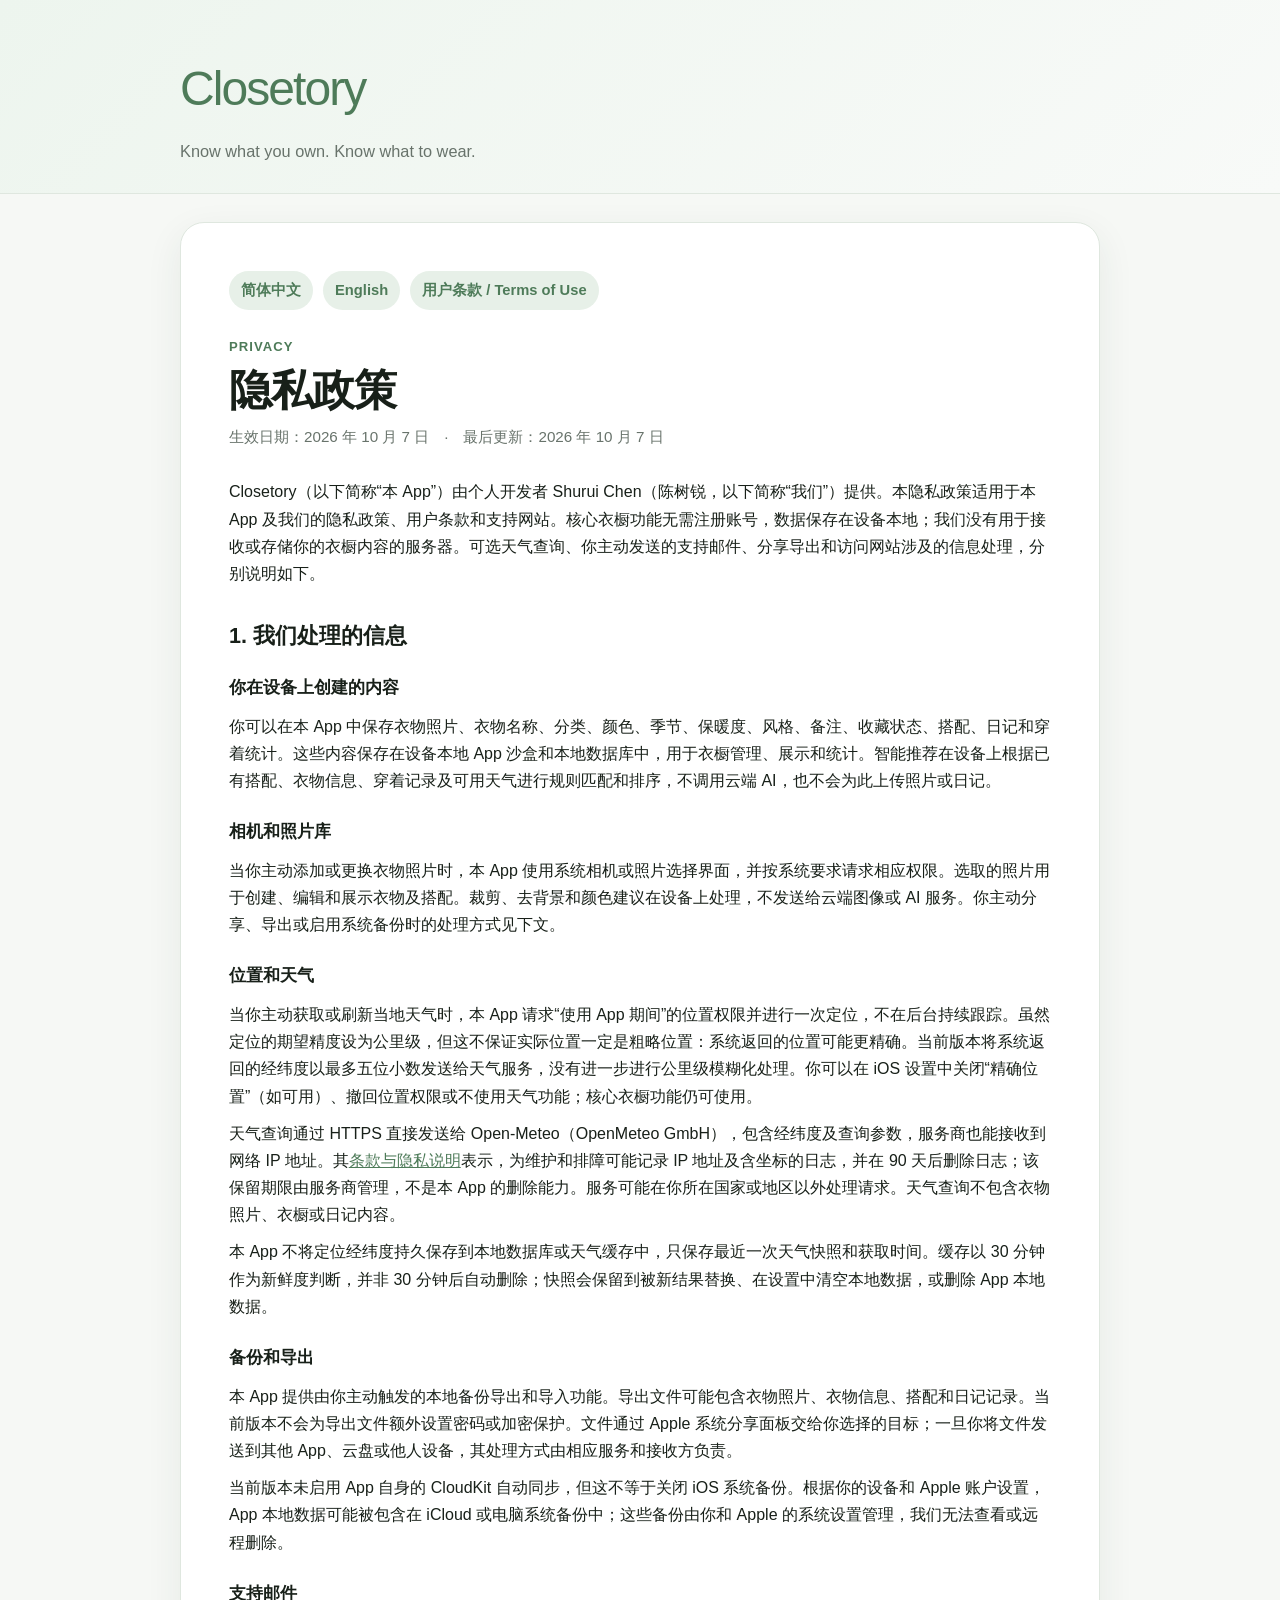
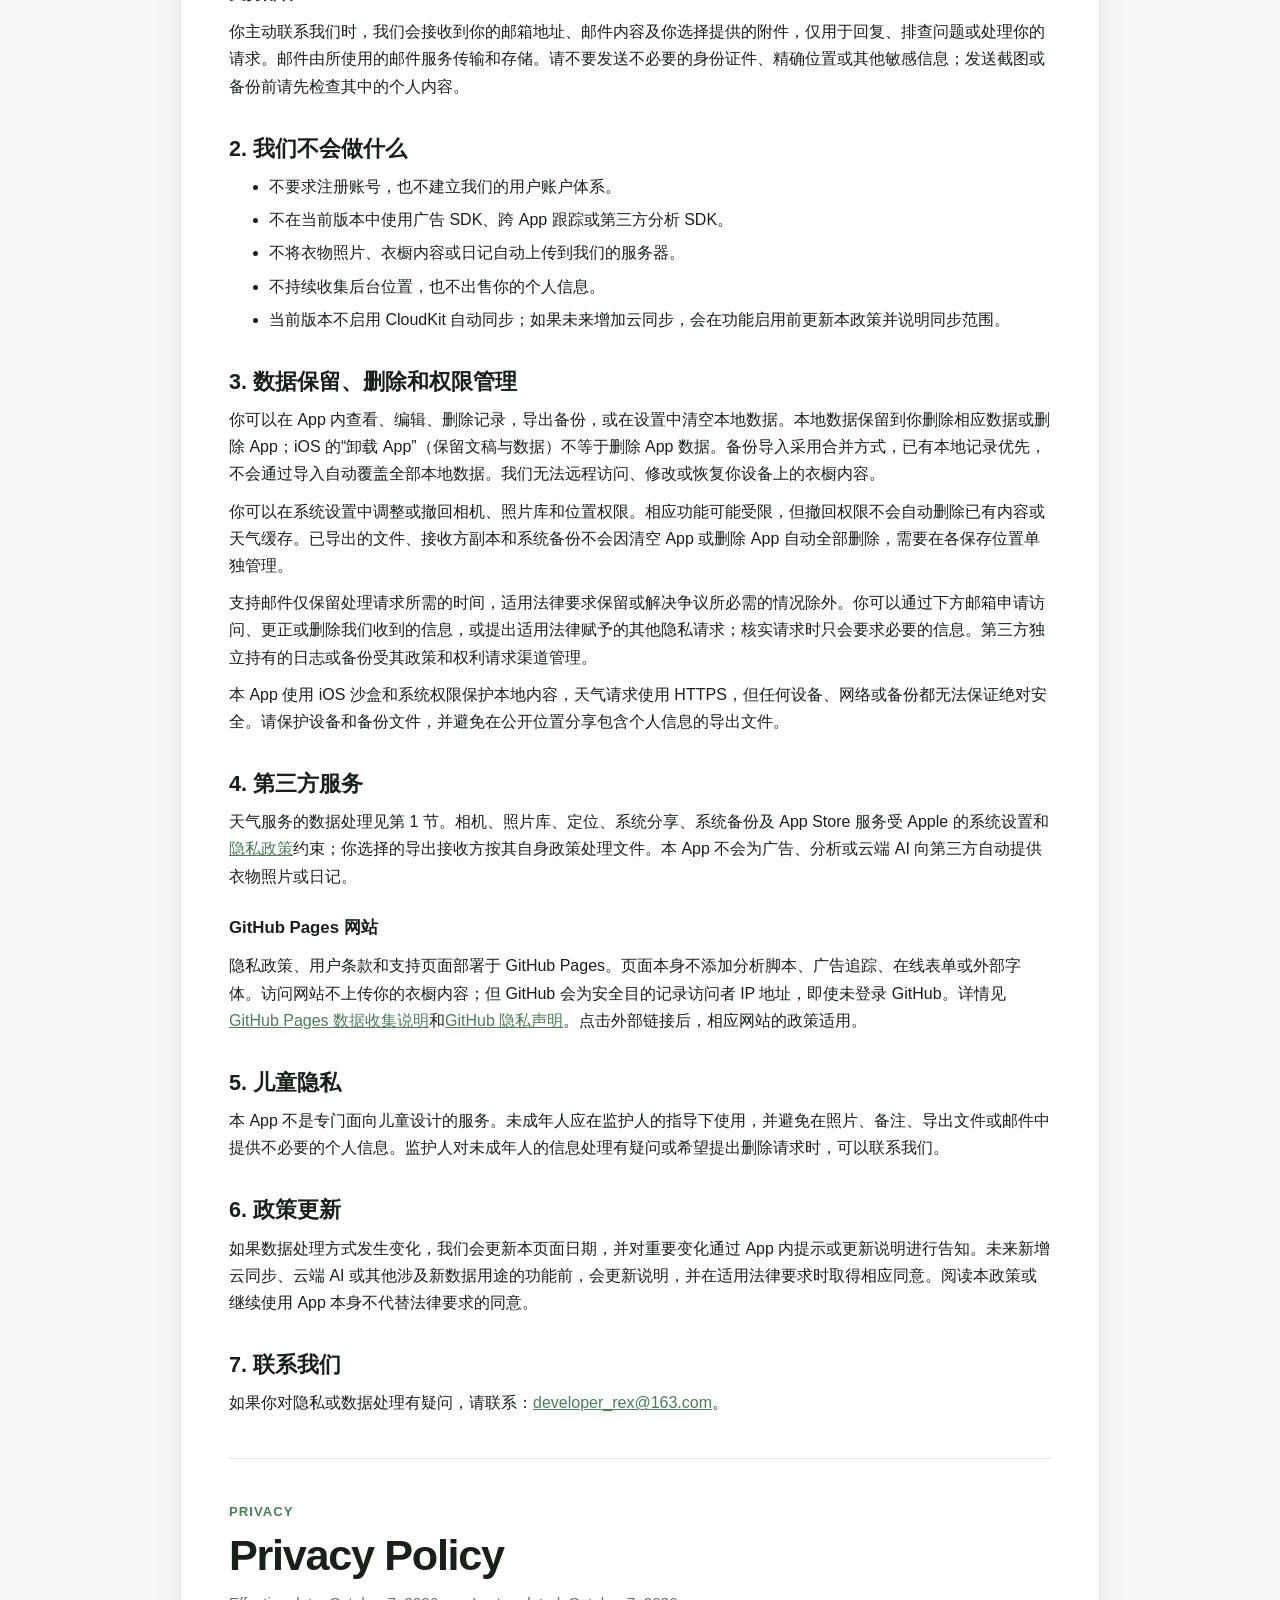
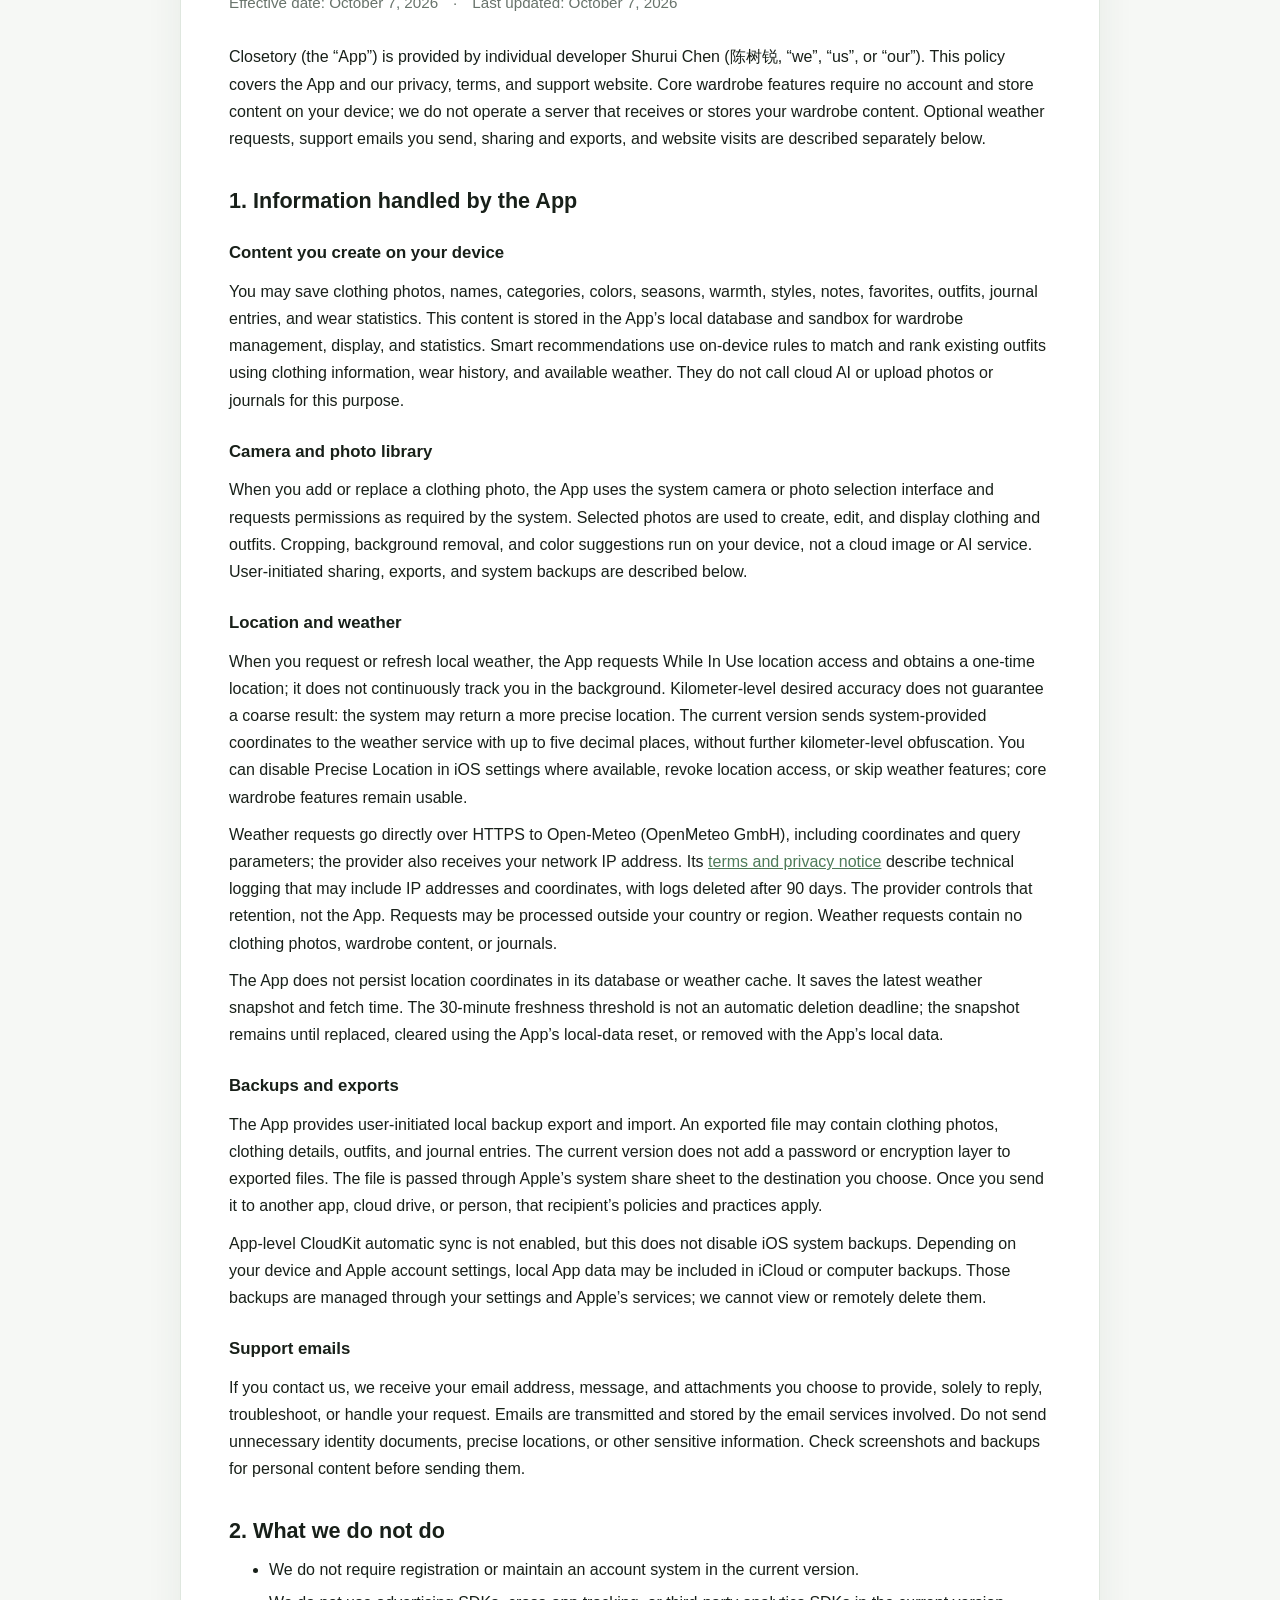
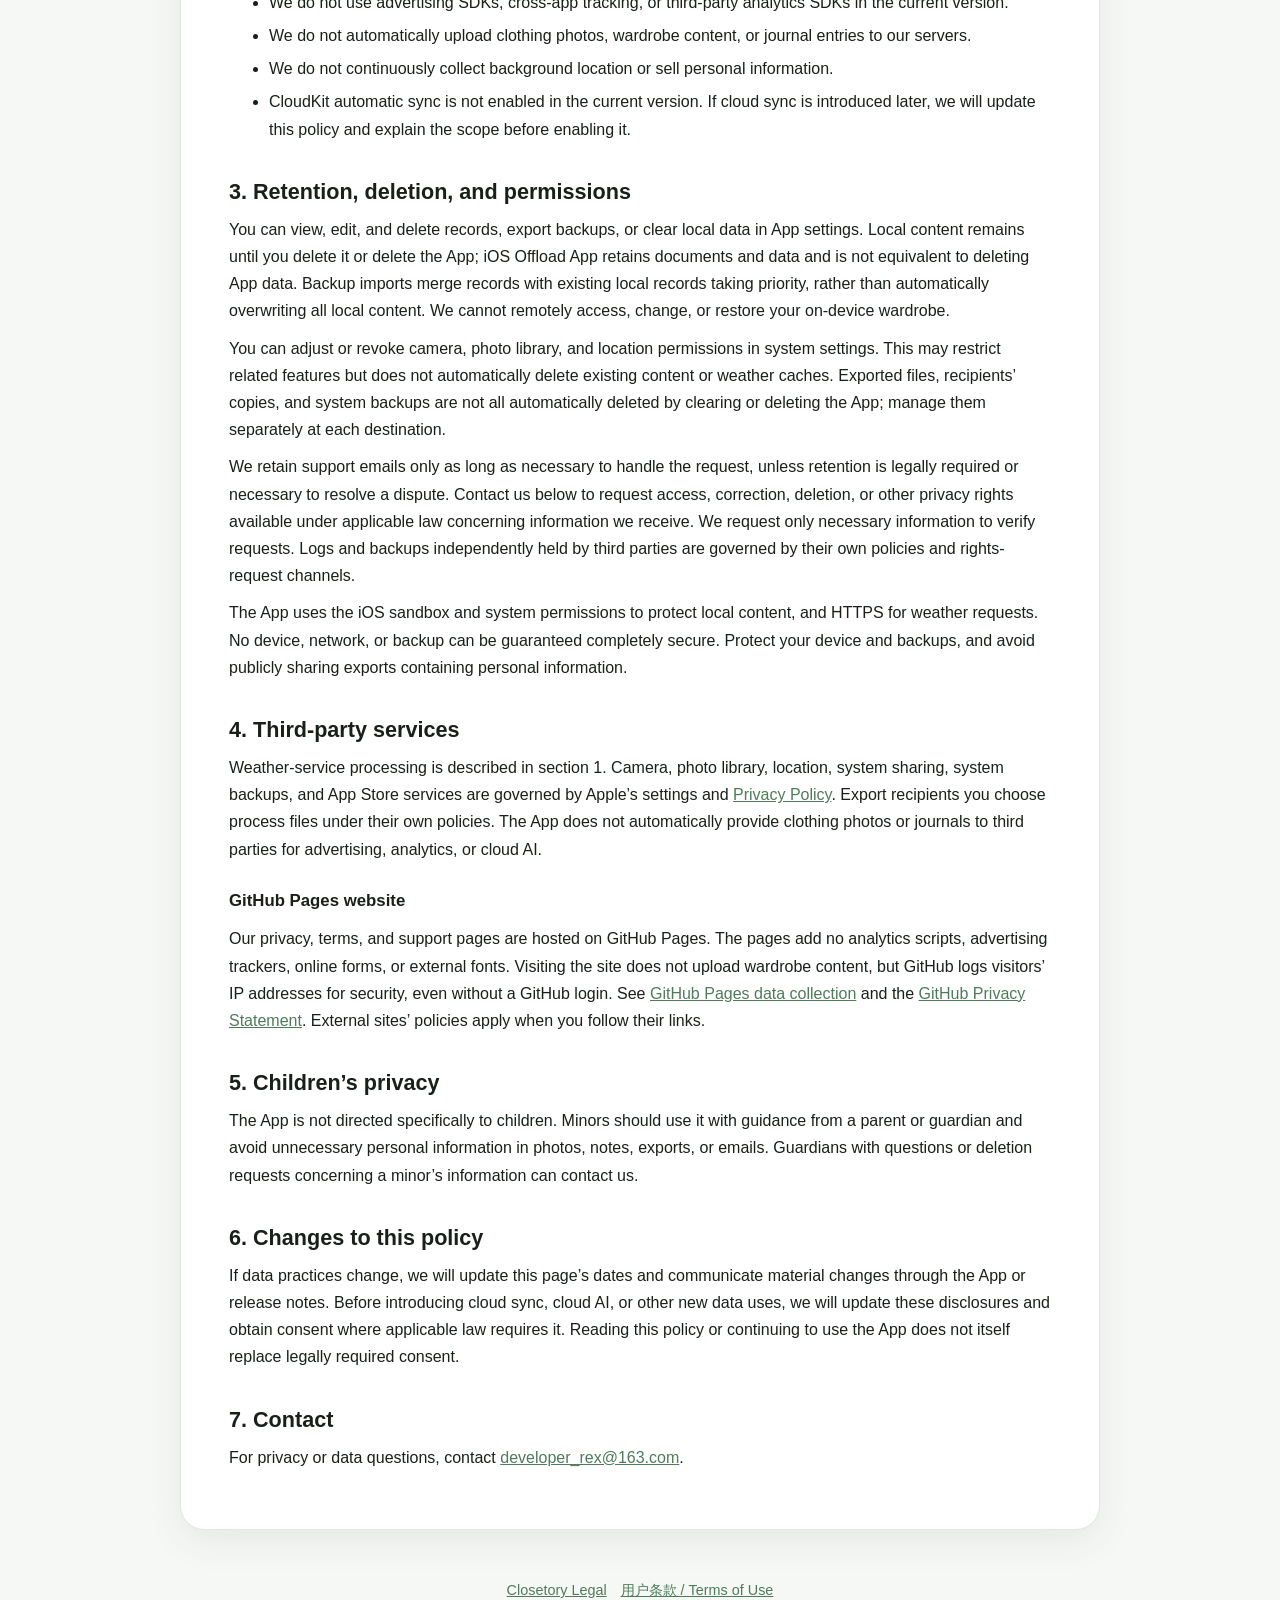
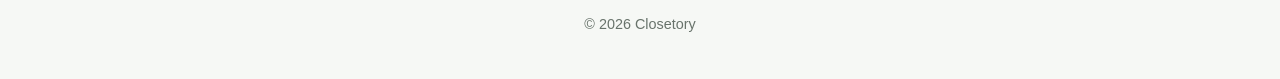
==== closetory/privacy-policy.html @ 701ff68a "closetory隐私政策和用户条款" ====
<!doctype html>
<html lang="zh-Hans">
<head>
  <meta charset="utf-8">
  <meta name="viewport" content="width=device-width, initial-scale=1">
  <meta name="description" content="Closetory 隐私政策与 Privacy Policy.">
  <title>Closetory · 隐私政策 / Privacy Policy</title>
  <link rel="stylesheet" href="styles.css">
</head>
<body>
  <header class="site-header">
    <div class="header-inner">
      <p class="brand">Closetory</p>
      <p class="tagline">Know what you own. Know what to wear.</p>
    </div>
  </header>

  <main class="page">
    <article class="card">
      <div class="language-nav">
        <a href="#zh">简体中文</a>
        <a href="#en">English</a>
        <a href="terms-of-use.html">用户条款 / Terms of Use</a>
      </div>

      <section id="zh" lang="zh-Hans">
        <p class="eyebrow">Privacy</p>
        <h1>隐私政策</h1>
        <p class="meta">生效日期：2026 年 10 月 7 日　·　最后更新：2026 年 10 月 7 日</p>

        <p>Closetory（以下简称“本 App”）由个人开发者 Shurui Chen（陈树锐，以下简称“我们”）提供。本隐私政策适用于本 App 及我们的隐私政策、用户条款和支持网站。核心衣橱功能无需注册账号，数据保存在设备本地；我们没有用于接收或存储你的衣橱内容的服务器。可选天气查询、你主动发送的支持邮件、分享导出和访问网站涉及的信息处理，分别说明如下。</p>

        <h2>1. 我们处理的信息</h2>
        <h3>你在设备上创建的内容</h3>
        <p>你可以在本 App 中保存衣物照片、衣物名称、分类、颜色、季节、保暖度、风格、备注、收藏状态、搭配、日记和穿着统计。这些内容保存在设备本地 App 沙盒和本地数据库中，用于衣橱管理、展示和统计。智能推荐在设备上根据已有搭配、衣物信息、穿着记录及可用天气进行规则匹配和排序，不调用云端 AI，也不会为此上传照片或日记。</p>
        <h3>相机和照片库</h3>
        <p>当你主动添加或更换衣物照片时，本 App 使用系统相机或照片选择界面，并按系统要求请求相应权限。选取的照片用于创建、编辑和展示衣物及搭配。裁剪、去背景和颜色建议在设备上处理，不发送给云端图像或 AI 服务。你主动分享、导出或启用系统备份时的处理方式见下文。</p>
        <h3>位置和天气</h3>
        <p>当你主动获取或刷新当地天气时，本 App 请求“使用 App 期间”的位置权限并进行一次定位，不在后台持续跟踪。虽然定位的期望精度设为公里级，但这不保证实际位置一定是粗略位置：系统返回的位置可能更精确。当前版本将系统返回的经纬度以最多五位小数发送给天气服务，没有进一步进行公里级模糊化处理。你可以在 iOS 设置中关闭“精确位置”（如可用）、撤回位置权限或不使用天气功能；核心衣橱功能仍可使用。</p>
        <p>天气查询通过 HTTPS 直接发送给 Open-Meteo（OpenMeteo GmbH），包含经纬度及查询参数，服务商也能接收到网络 IP 地址。其<a href="https://open-meteo.com/en/terms" rel="noopener noreferrer">条款与隐私说明</a>表示，为维护和排障可能记录 IP 地址及含坐标的日志，并在 90 天后删除日志；该保留期限由服务商管理，不是本 App 的删除能力。服务可能在你所在国家或地区以外处理请求。天气查询不包含衣物照片、衣橱或日记内容。</p>
        <p>本 App 不将定位经纬度持久保存到本地数据库或天气缓存中，只保存最近一次天气快照和获取时间。缓存以 30 分钟作为新鲜度判断，并非 30 分钟后自动删除；快照会保留到被新结果替换、在设置中清空本地数据，或删除 App 本地数据。</p>
        <h3>备份和导出</h3>
        <p>本 App 提供由你主动触发的本地备份导出和导入功能。导出文件可能包含衣物照片、衣物信息、搭配和日记记录。当前版本不会为导出文件额外设置密码或加密保护。文件通过 Apple 系统分享面板交给你选择的目标；一旦你将文件发送到其他 App、云盘或他人设备，其处理方式由相应服务和接收方负责。</p>
        <p>当前版本未启用 App 自身的 CloudKit 自动同步，但这不等于关闭 iOS 系统备份。根据你的设备和 Apple 账户设置，App 本地数据可能被包含在 iCloud 或电脑系统备份中；这些备份由你和 Apple 的系统设置管理，我们无法查看或远程删除。</p>
        <h3>支持邮件</h3>
        <p>你主动联系我们时，我们会接收到你的邮箱地址、邮件内容及你选择提供的附件，仅用于回复、排查问题或处理你的请求。邮件由所使用的邮件服务传输和存储。请不要发送不必要的身份证件、精确位置或其他敏感信息；发送截图或备份前请先检查其中的个人内容。</p>

        <h2>2. 我们不会做什么</h2>
        <ul>
          <li>不要求注册账号，也不建立我们的用户账户体系。</li>
          <li>不在当前版本中使用广告 SDK、跨 App 跟踪或第三方分析 SDK。</li>
          <li>不将衣物照片、衣橱内容或日记自动上传到我们的服务器。</li>
          <li>不持续收集后台位置，也不出售你的个人信息。</li>
          <li>当前版本不启用 CloudKit 自动同步；如果未来增加云同步，会在功能启用前更新本政策并说明同步范围。</li>
        </ul>

        <h2>3. 数据保留、删除和权限管理</h2>
        <p>你可以在 App 内查看、编辑、删除记录，导出备份，或在设置中清空本地数据。本地数据保留到你删除相应数据或删除 App；iOS 的“卸载 App”（保留文稿与数据）不等于删除 App 数据。备份导入采用合并方式，已有本地记录优先，不会通过导入自动覆盖全部本地数据。我们无法远程访问、修改或恢复你设备上的衣橱内容。</p>
        <p>你可以在系统设置中调整或撤回相机、照片库和位置权限。相应功能可能受限，但撤回权限不会自动删除已有内容或天气缓存。已导出的文件、接收方副本和系统备份不会因清空 App 或删除 App 自动全部删除，需要在各保存位置单独管理。</p>
        <p>支持邮件仅保留处理请求所需的时间，适用法律要求保留或解决争议所必需的情况除外。你可以通过下方邮箱申请访问、更正或删除我们收到的信息，或提出适用法律赋予的其他隐私请求；核实请求时只会要求必要的信息。第三方独立持有的日志或备份受其政策和权利请求渠道管理。</p>
        <p>本 App 使用 iOS 沙盒和系统权限保护本地内容，天气请求使用 HTTPS，但任何设备、网络或备份都无法保证绝对安全。请保护设备和备份文件，并避免在公开位置分享包含个人信息的导出文件。</p>

        <h2>4. 第三方服务</h2>
        <p>天气服务的数据处理见第 1 节。相机、照片库、定位、系统分享、系统备份及 App Store 服务受 Apple 的系统设置和<a href="https://www.apple.com/legal/privacy/" rel="noopener noreferrer">隐私政策</a>约束；你选择的导出接收方按其自身政策处理文件。本 App 不会为广告、分析或云端 AI 向第三方自动提供衣物照片或日记。</p>
        <h3>GitHub Pages 网站</h3>
        <p>隐私政策、用户条款和支持页面部署于 GitHub Pages。页面本身不添加分析脚本、广告追踪、在线表单或外部字体。访问网站不上传你的衣橱内容；但 GitHub 会为安全目的记录访问者 IP 地址，即使未登录 GitHub。详情见<a href="https://docs.github.com/en/pages/getting-started-with-github-pages/what-is-github-pages#data-collection" rel="noopener noreferrer">GitHub Pages 数据收集说明</a>和<a href="https://docs.github.com/en/site-policy/privacy-policies/github-general-privacy-statement" rel="noopener noreferrer">GitHub 隐私声明</a>。点击外部链接后，相应网站的政策适用。</p>

        <h2>5. 儿童隐私</h2>
        <p>本 App 不是专门面向儿童设计的服务。未成年人应在监护人的指导下使用，并避免在照片、备注、导出文件或邮件中提供不必要的个人信息。监护人对未成年人的信息处理有疑问或希望提出删除请求时，可以联系我们。</p>

        <h2>6. 政策更新</h2>
        <p>如果数据处理方式发生变化，我们会更新本页面日期，并对重要变化通过 App 内提示或更新说明进行告知。未来新增云同步、云端 AI 或其他涉及新数据用途的功能前，会更新说明，并在适用法律要求时取得相应同意。阅读本政策或继续使用 App 本身不代替法律要求的同意。</p>

        <h2>7. 联系我们</h2>
        <p>如果你对隐私或数据处理有疑问，请联系：<a href="mailto:developer_rex@163.com">developer_rex@163.com</a>。</p>
      </section>

      <hr>

      <section id="en" lang="en">
        <p class="eyebrow">Privacy</p>
        <h1>Privacy Policy</h1>
        <p class="meta">Effective date: October 7, 2026　·　Last updated: October 7, 2026</p>

        <p>Closetory (the “App”) is provided by individual developer Shurui Chen (陈树锐, “we”, “us”, or “our”). This policy covers the App and our privacy, terms, and support website. Core wardrobe features require no account and store content on your device; we do not operate a server that receives or stores your wardrobe content. Optional weather requests, support emails you send, sharing and exports, and website visits are described separately below.</p>

        <h2>1. Information handled by the App</h2>
        <h3>Content you create on your device</h3>
        <p>You may save clothing photos, names, categories, colors, seasons, warmth, styles, notes, favorites, outfits, journal entries, and wear statistics. This content is stored in the App’s local database and sandbox for wardrobe management, display, and statistics. Smart recommendations use on-device rules to match and rank existing outfits using clothing information, wear history, and available weather. They do not call cloud AI or upload photos or journals for this purpose.</p>
        <h3>Camera and photo library</h3>
        <p>When you add or replace a clothing photo, the App uses the system camera or photo selection interface and requests permissions as required by the system. Selected photos are used to create, edit, and display clothing and outfits. Cropping, background removal, and color suggestions run on your device, not a cloud image or AI service. User-initiated sharing, exports, and system backups are described below.</p>
        <h3>Location and weather</h3>
        <p>When you request or refresh local weather, the App requests While In Use location access and obtains a one-time location; it does not continuously track you in the background. Kilometer-level desired accuracy does not guarantee a coarse result: the system may return a more precise location. The current version sends system-provided coordinates to the weather service with up to five decimal places, without further kilometer-level obfuscation. You can disable Precise Location in iOS settings where available, revoke location access, or skip weather features; core wardrobe features remain usable.</p>
        <p>Weather requests go directly over HTTPS to Open-Meteo (OpenMeteo GmbH), including coordinates and query parameters; the provider also receives your network IP address. Its <a href="https://open-meteo.com/en/terms" rel="noopener noreferrer">terms and privacy notice</a> describe technical logging that may include IP addresses and coordinates, with logs deleted after 90 days. The provider controls that retention, not the App. Requests may be processed outside your country or region. Weather requests contain no clothing photos, wardrobe content, or journals.</p>
        <p>The App does not persist location coordinates in its database or weather cache. It saves the latest weather snapshot and fetch time. The 30-minute freshness threshold is not an automatic deletion deadline; the snapshot remains until replaced, cleared using the App’s local-data reset, or removed with the App’s local data.</p>
        <h3>Backups and exports</h3>
        <p>The App provides user-initiated local backup export and import. An exported file may contain clothing photos, clothing details, outfits, and journal entries. The current version does not add a password or encryption layer to exported files. The file is passed through Apple’s system share sheet to the destination you choose. Once you send it to another app, cloud drive, or person, that recipient’s policies and practices apply.</p>
        <p>App-level CloudKit automatic sync is not enabled, but this does not disable iOS system backups. Depending on your device and Apple account settings, local App data may be included in iCloud or computer backups. Those backups are managed through your settings and Apple’s services; we cannot view or remotely delete them.</p>
        <h3>Support emails</h3>
        <p>If you contact us, we receive your email address, message, and attachments you choose to provide, solely to reply, troubleshoot, or handle your request. Emails are transmitted and stored by the email services involved. Do not send unnecessary identity documents, precise locations, or other sensitive information. Check screenshots and backups for personal content before sending them.</p>

        <h2>2. What we do not do</h2>
        <ul>
          <li>We do not require registration or maintain an account system in the current version.</li>
          <li>We do not use advertising SDKs, cross-app tracking, or third-party analytics SDKs in the current version.</li>
          <li>We do not automatically upload clothing photos, wardrobe content, or journal entries to our servers.</li>
          <li>We do not continuously collect background location or sell personal information.</li>
          <li>CloudKit automatic sync is not enabled in the current version. If cloud sync is introduced later, we will update this policy and explain the scope before enabling it.</li>
        </ul>

        <h2>3. Retention, deletion, and permissions</h2>
        <p>You can view, edit, and delete records, export backups, or clear local data in App settings. Local content remains until you delete it or delete the App; iOS Offload App retains documents and data and is not equivalent to deleting App data. Backup imports merge records with existing local records taking priority, rather than automatically overwriting all local content. We cannot remotely access, change, or restore your on-device wardrobe.</p>
        <p>You can adjust or revoke camera, photo library, and location permissions in system settings. This may restrict related features but does not automatically delete existing content or weather caches. Exported files, recipients’ copies, and system backups are not all automatically deleted by clearing or deleting the App; manage them separately at each destination.</p>
        <p>We retain support emails only as long as necessary to handle the request, unless retention is legally required or necessary to resolve a dispute. Contact us below to request access, correction, deletion, or other privacy rights available under applicable law concerning information we receive. We request only necessary information to verify requests. Logs and backups independently held by third parties are governed by their own policies and rights-request channels.</p>
        <p>The App uses the iOS sandbox and system permissions to protect local content, and HTTPS for weather requests. No device, network, or backup can be guaranteed completely secure. Protect your device and backups, and avoid publicly sharing exports containing personal information.</p>

        <h2>4. Third-party services</h2>
        <p>Weather-service processing is described in section 1. Camera, photo library, location, system sharing, system backups, and App Store services are governed by Apple’s settings and <a href="https://www.apple.com/legal/privacy/" rel="noopener noreferrer">Privacy Policy</a>. Export recipients you choose process files under their own policies. The App does not automatically provide clothing photos or journals to third parties for advertising, analytics, or cloud AI.</p>
        <h3>GitHub Pages website</h3>
        <p>Our privacy, terms, and support pages are hosted on GitHub Pages. The pages add no analytics scripts, advertising trackers, online forms, or external fonts. Visiting the site does not upload wardrobe content, but GitHub logs visitors’ IP addresses for security, even without a GitHub login. See <a href="https://docs.github.com/en/pages/getting-started-with-github-pages/what-is-github-pages#data-collection" rel="noopener noreferrer">GitHub Pages data collection</a> and the <a href="https://docs.github.com/en/site-policy/privacy-policies/github-general-privacy-statement" rel="noopener noreferrer">GitHub Privacy Statement</a>. External sites’ policies apply when you follow their links.</p>

        <h2>5. Children’s privacy</h2>
        <p>The App is not directed specifically to children. Minors should use it with guidance from a parent or guardian and avoid unnecessary personal information in photos, notes, exports, or emails. Guardians with questions or deletion requests concerning a minor’s information can contact us.</p>

        <h2>6. Changes to this policy</h2>
        <p>If data practices change, we will update this page’s dates and communicate material changes through the App or release notes. Before introducing cloud sync, cloud AI, or other new data uses, we will update these disclosures and obtain consent where applicable law requires it. Reading this policy or continuing to use the App does not itself replace legally required consent.</p>

        <h2>7. Contact</h2>
        <p>For privacy or data questions, contact <a href="mailto:developer_rex@163.com">developer_rex@163.com</a>.</p>
      </section>
    </article>
  </main>

  <footer class="site-footer">
    <div class="footer-links">
      <a href="index.html">Closetory Legal</a>
      <a href="terms-of-use.html">用户条款 / Terms of Use</a>
    </div>
    <div>© 2026 Closetory</div>
  </footer>
</body>
</html>
---- closetory/styles.css ----
:root {
  color-scheme: light;
  --background: #f6f8f5;
  --surface: #ffffff;
  --text: #182019;
  --muted: #68736b;
  --accent: #4e7b59;
  --accent-soft: #e7f0e8;
  --border: #dfe7df;
  --shadow: 0 12px 36px rgba(39, 62, 45, 0.08);
}

* { box-sizing: border-box; }

html { scroll-behavior: smooth; }

body {
  margin: 0;
  background: var(--background);
  color: var(--text);
  font-family: -apple-system, BlinkMacSystemFont, "SF Pro Text", "Helvetica Neue", Arial, sans-serif;
  line-height: 1.7;
}

a {
  color: var(--accent);
  overflow-wrap: anywhere;
}

a:focus-visible {
  outline: 2px solid var(--accent);
  outline-offset: 3px;
}

.site-header {
  padding: 48px 24px 28px;
  background: linear-gradient(135deg, #edf5ee 0%, #f8faf8 100%);
  border-bottom: 1px solid var(--border);
}

.header-inner,
.page {
  width: min(920px, calc(100% - 40px));
  margin: 0 auto;
}

.brand {
  margin: 0;
  color: var(--accent);
  font-size: clamp(2rem, 5vw, 3rem);
  letter-spacing: -0.04em;
}

.tagline {
  margin: 8px 0 0;
  color: var(--muted);
  font-size: 1.02rem;
}

.page {
  margin-top: 28px;
  margin-bottom: 48px;
}

.card {
  padding: clamp(24px, 5vw, 48px);
  background: var(--surface);
  border: 1px solid var(--border);
  border-radius: 24px;
  box-shadow: var(--shadow);
}

.eyebrow {
  margin: 0 0 6px;
  color: var(--accent);
  font-size: 0.82rem;
  font-weight: 700;
  letter-spacing: 0.08em;
  text-transform: uppercase;
}

h1 {
  margin: 0 0 8px;
  font-size: clamp(1.9rem, 5vw, 2.7rem);
  line-height: 1.2;
  letter-spacing: -0.03em;
}

h2 {
  margin: 34px 0 10px;
  color: var(--text);
  font-size: 1.35rem;
  line-height: 1.35;
}

h3 {
  margin: 24px 0 8px;
  font-size: 1.05rem;
}

p, ul, ol { margin: 10px 0; }

li { margin: 6px 0; }

.meta {
  margin: 0 0 28px;
  color: var(--muted);
  font-size: 0.95rem;
}

.notice {
  margin: 22px 0;
  padding: 16px 18px;
  background: var(--accent-soft);
  border-left: 4px solid var(--accent);
  border-radius: 10px;
}

.language-nav {
  display: flex;
  flex-wrap: wrap;
  gap: 10px;
  margin: 0 0 26px;
}

.language-nav a {
  padding: 7px 12px;
  background: var(--accent-soft);
  border-radius: 999px;
  text-decoration: none;
  font-size: 0.92rem;
  font-weight: 600;
}

hr {
  margin: 42px 0;
  border: 0;
  border-top: 1px solid var(--border);
}

.site-footer {
  width: min(920px, calc(100% - 40px));
  margin: 0 auto;
  padding: 0 0 42px;
  color: var(--muted);
  font-size: 0.9rem;
  text-align: center;
}

.footer-links {
  display: flex;
  justify-content: center;
  flex-wrap: wrap;
  gap: 14px;
  margin-bottom: 10px;
}

@media (max-width: 600px) {
  .site-header { padding-top: 32px; }
  .header-inner, .page, .site-footer { width: min(100% - 28px, 920px); }
  .card { border-radius: 18px; }
}

@media (prefers-reduced-motion: reduce) {
  html { scroll-behavior: auto; }
}
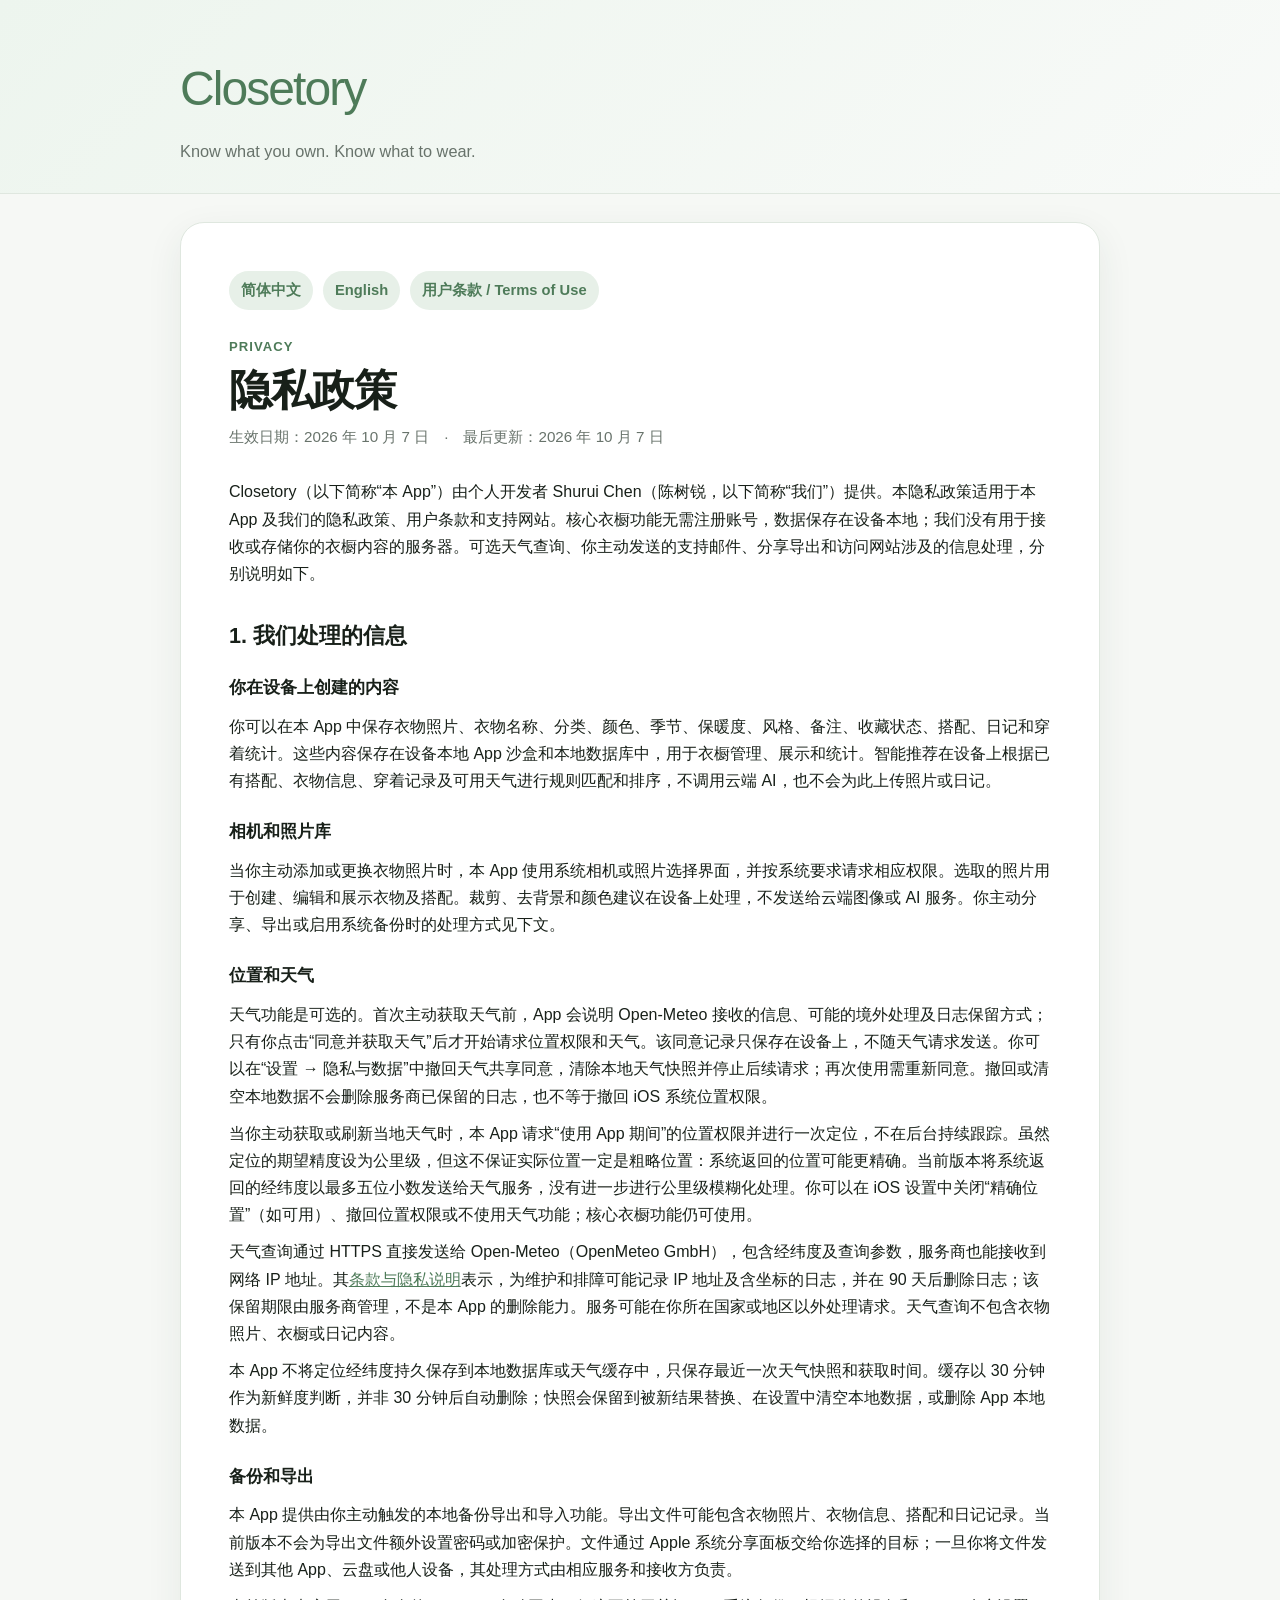
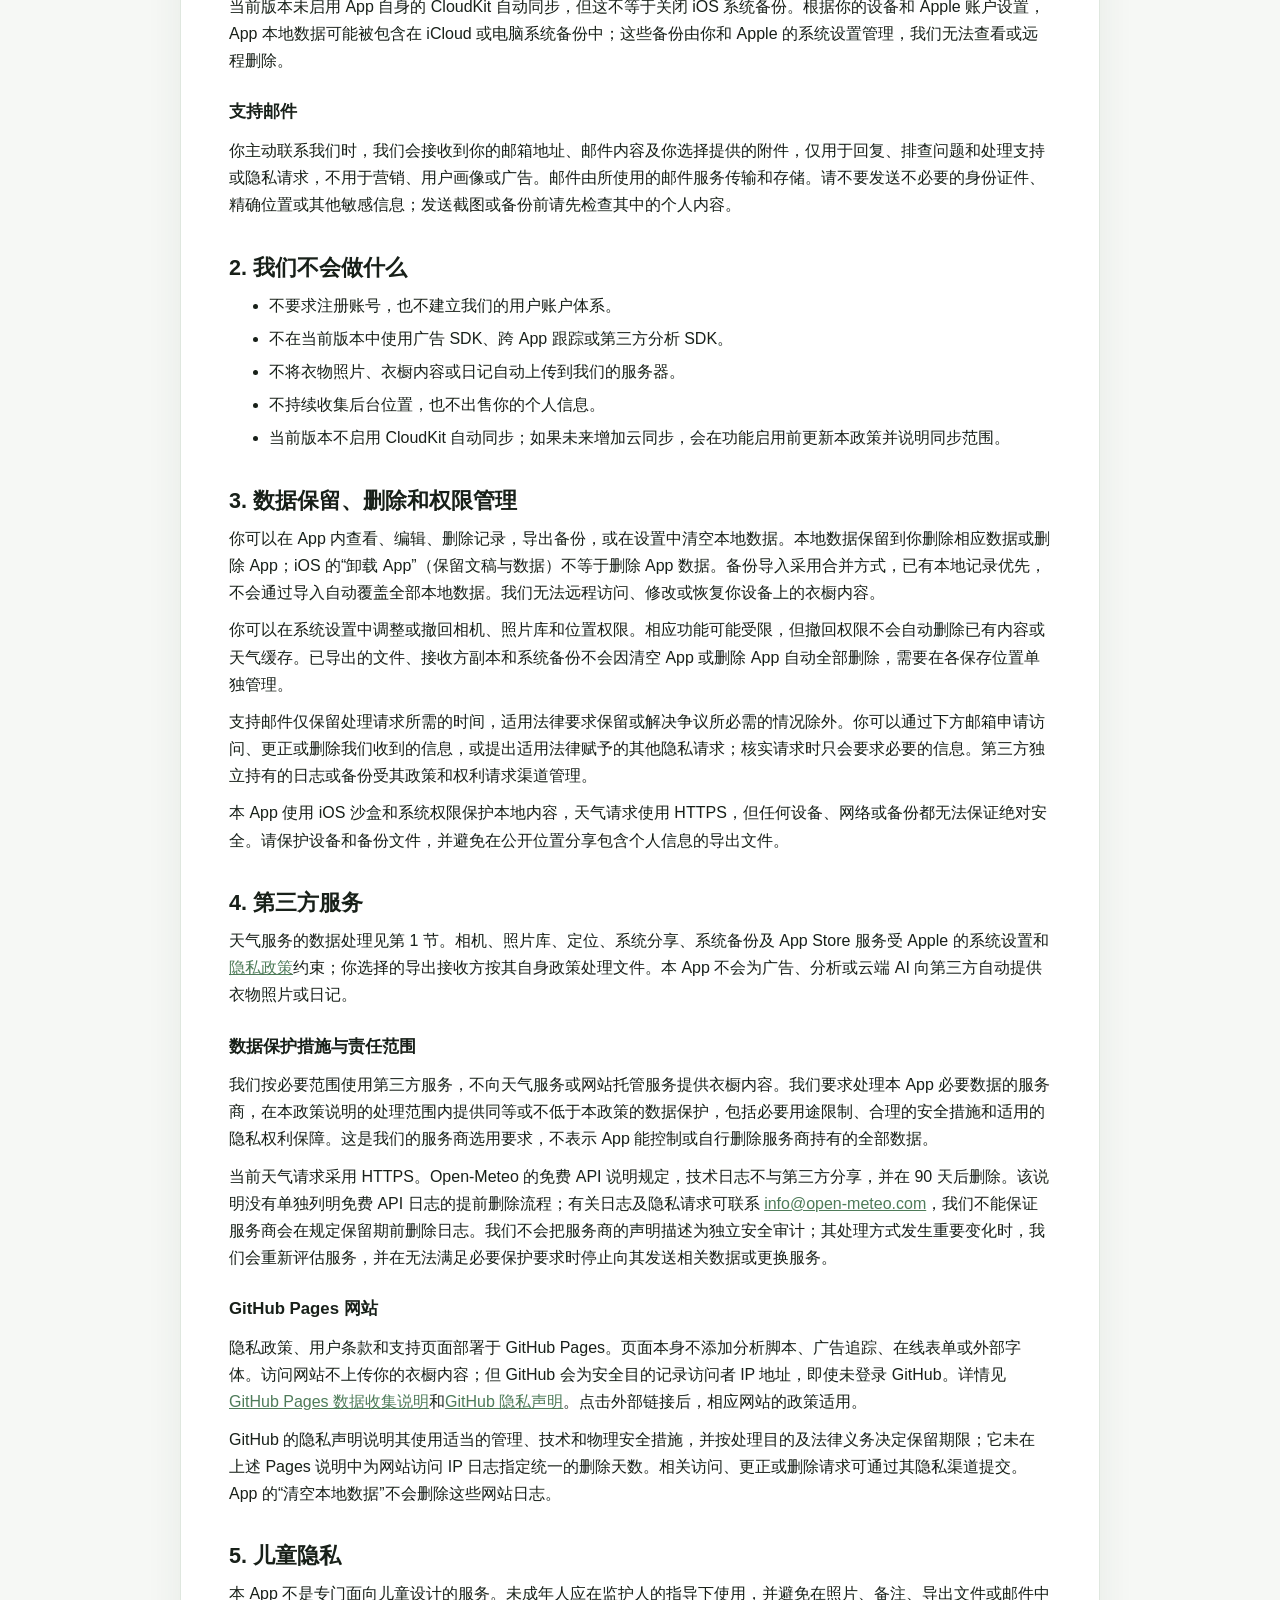
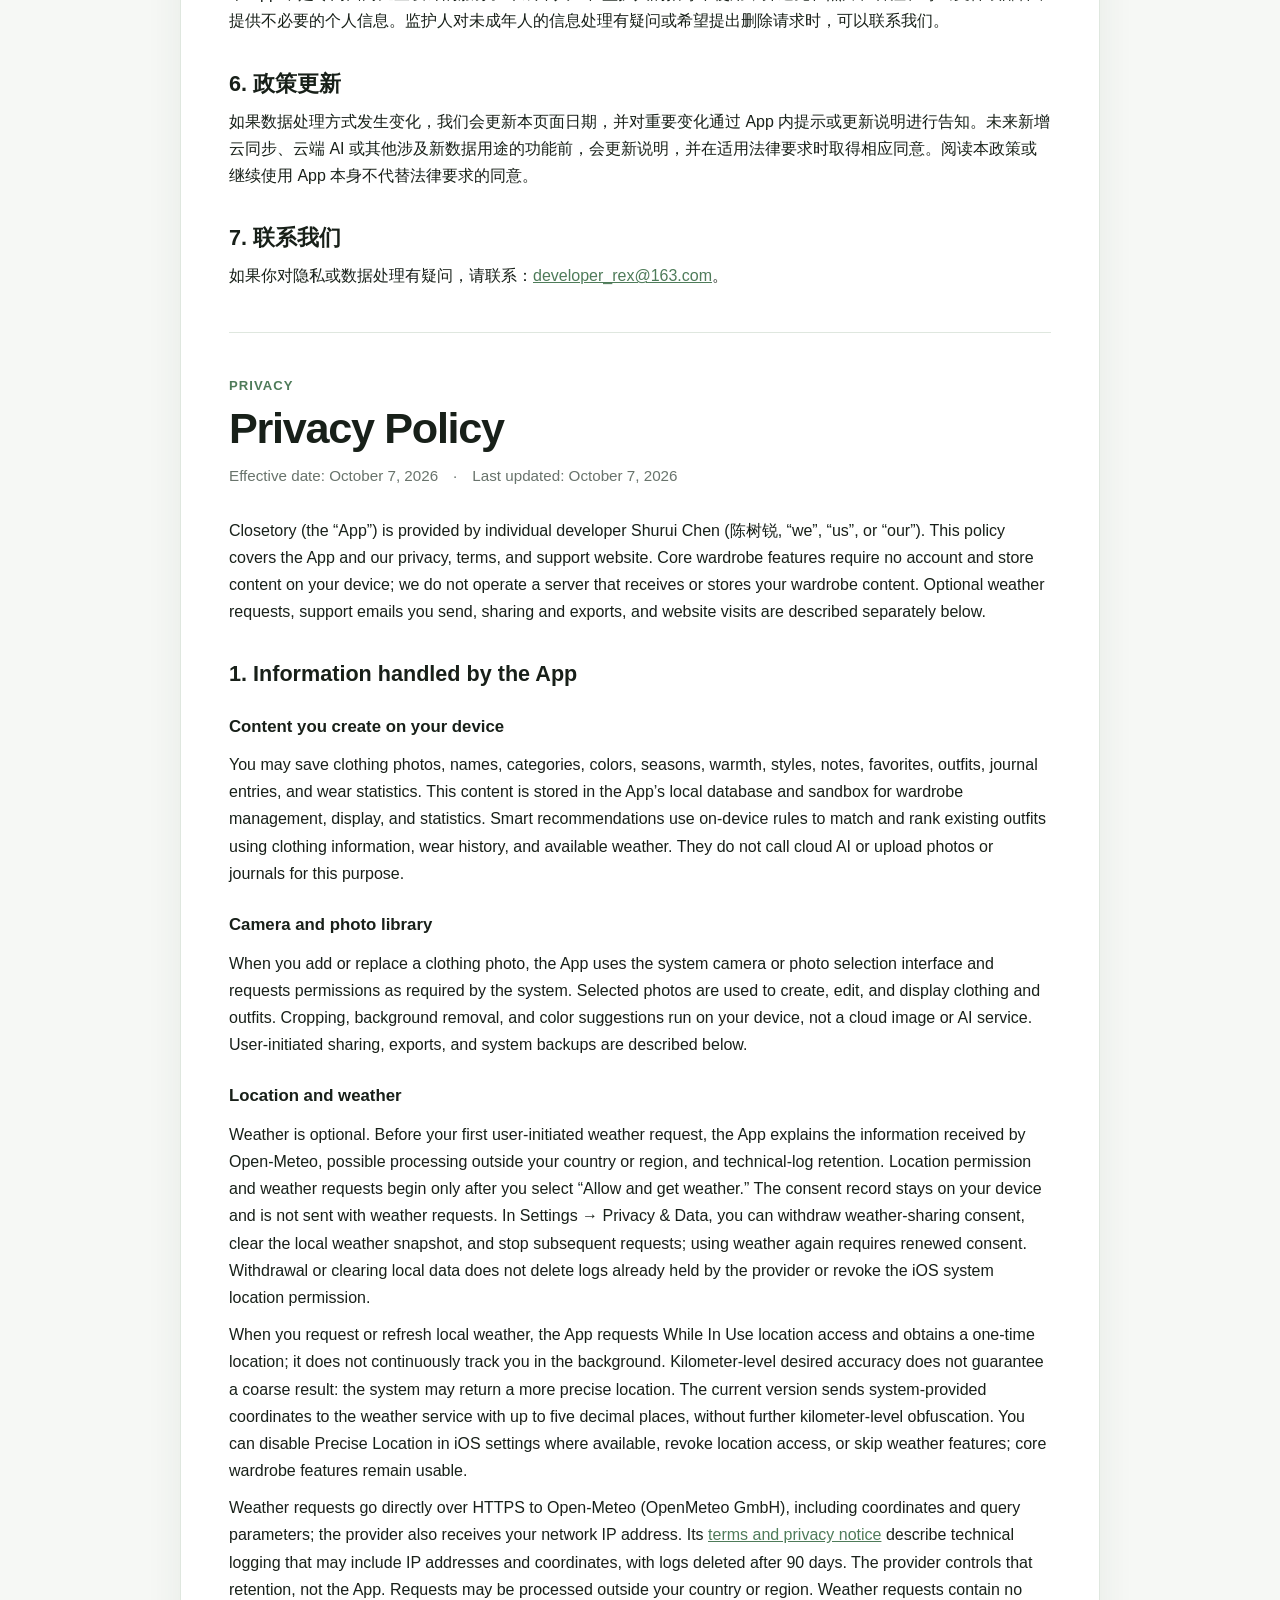
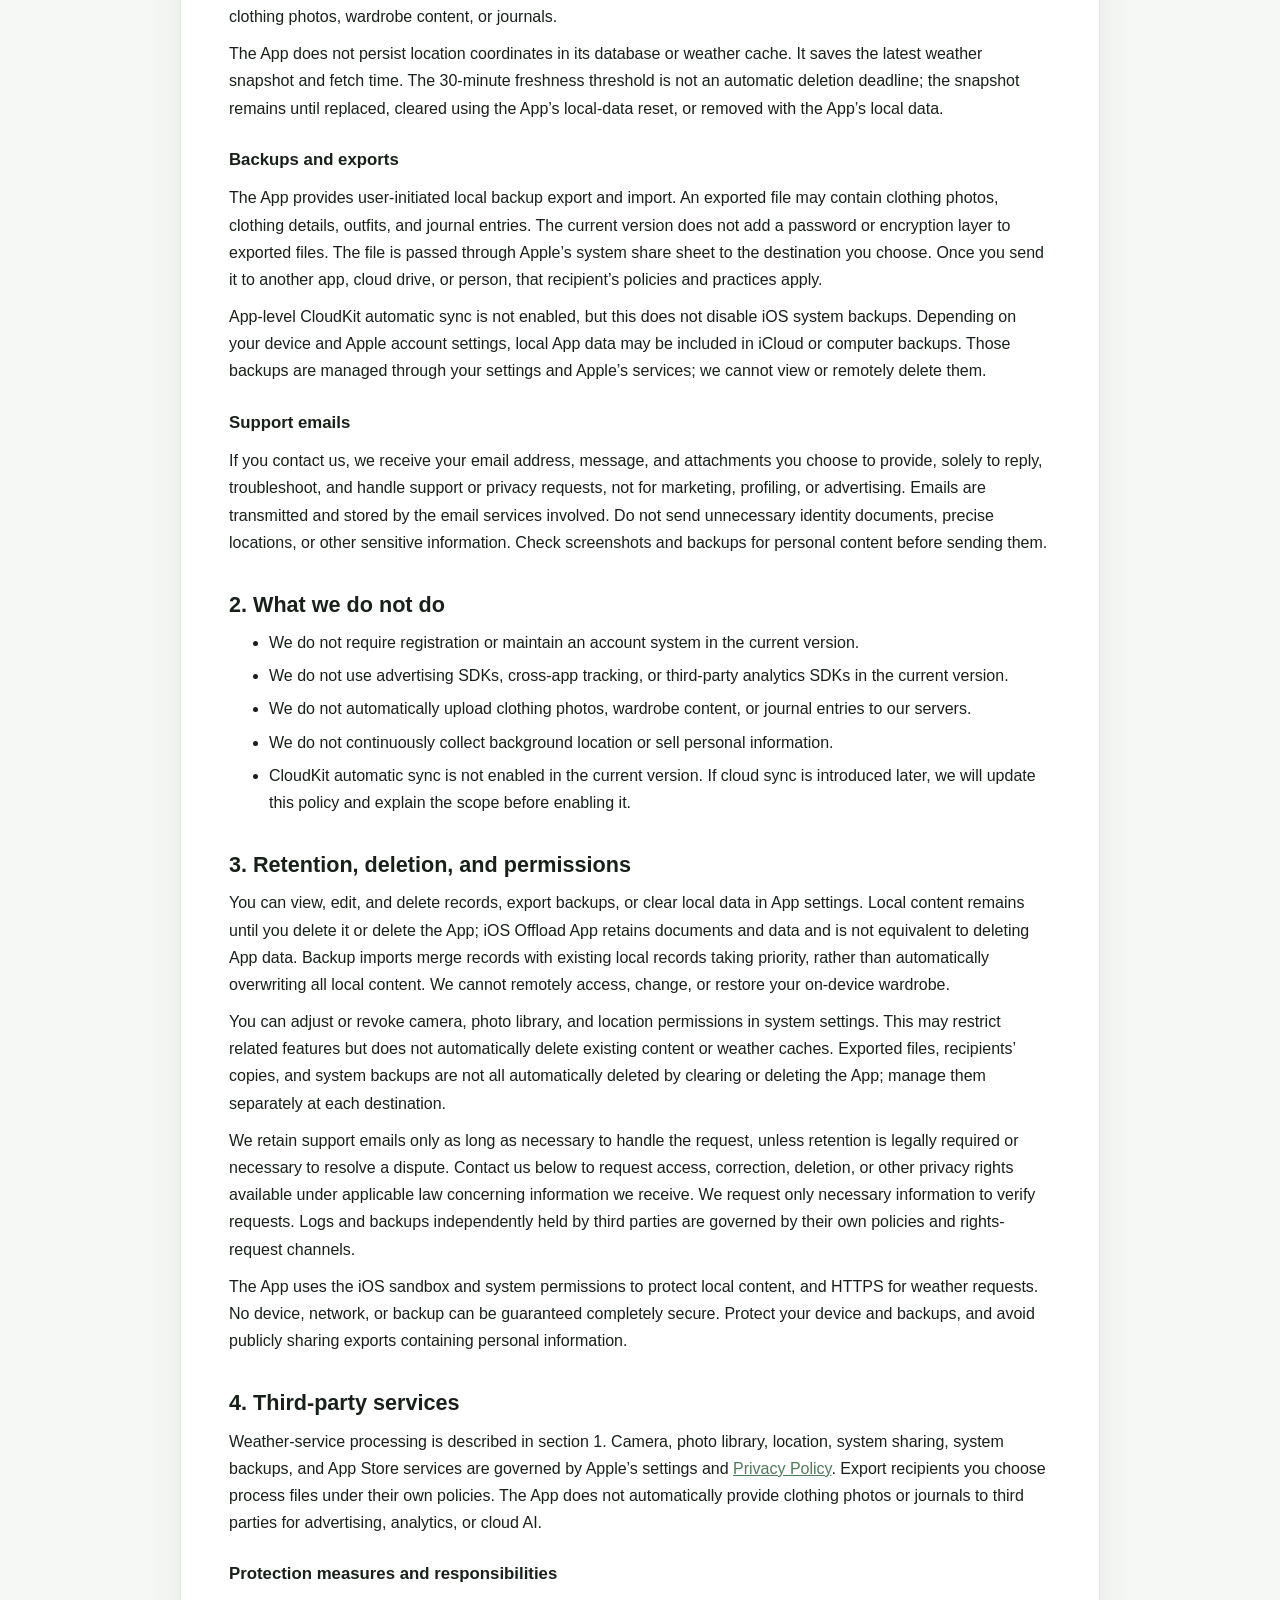
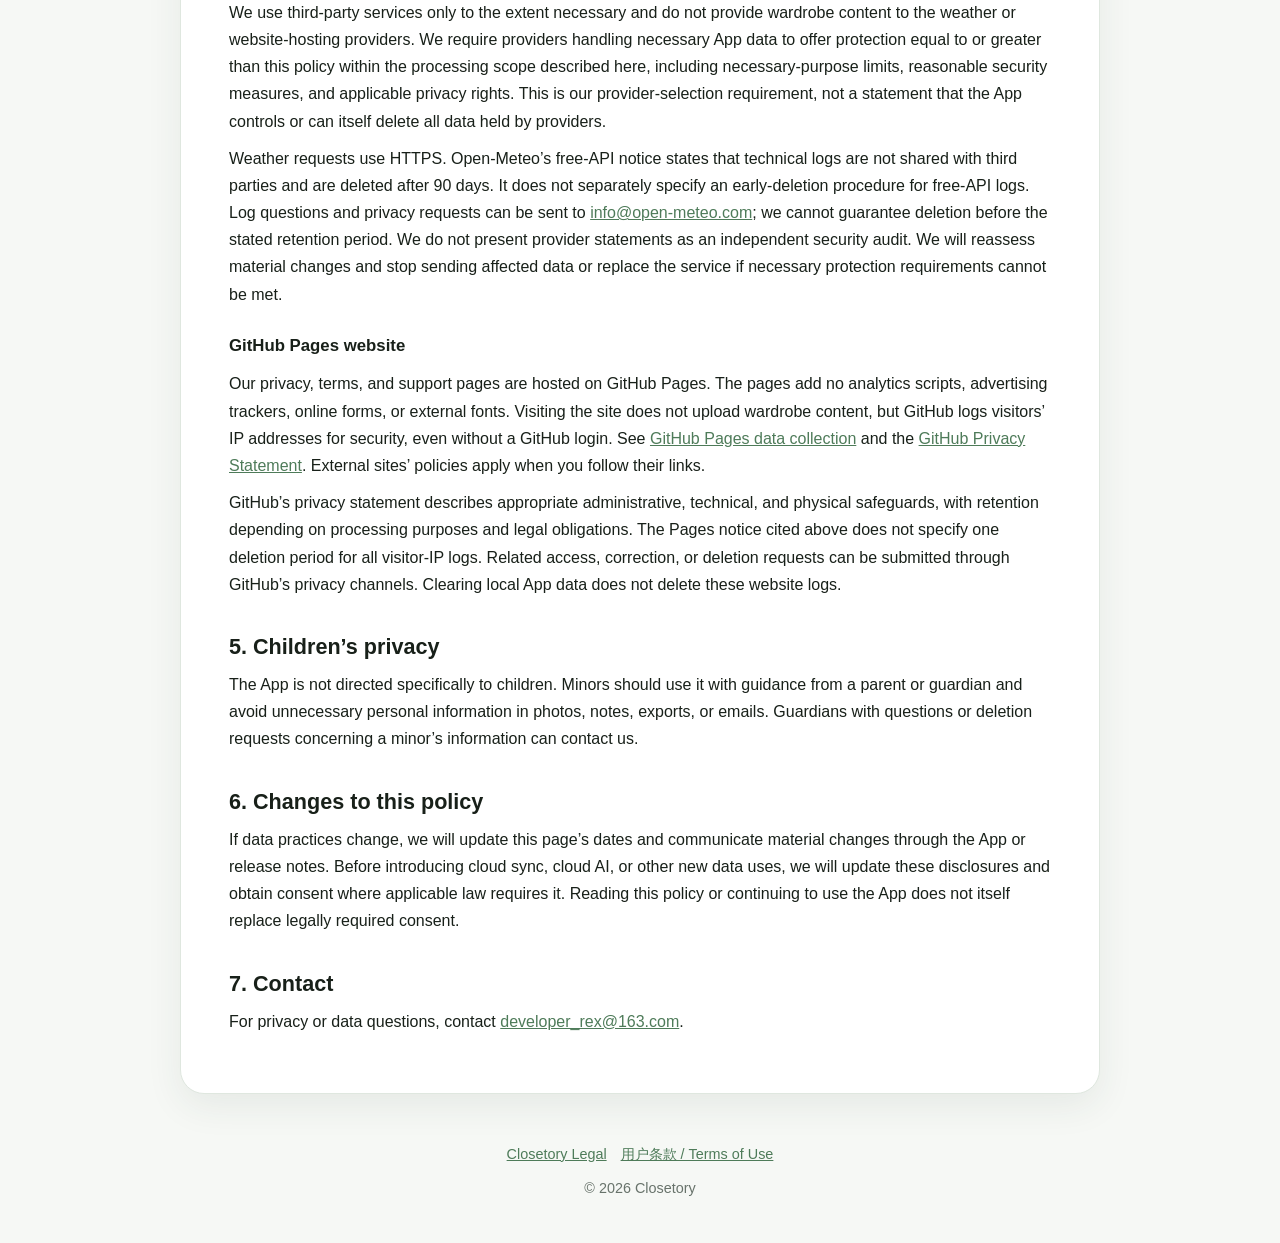
==== commit 99d13dd8: "Clarify Closetory privacy disclosures and optional weather consent" ====
--- a/closetory/privacy-policy.html
+++ b/closetory/privacy-policy.html
@@ -36,6 +36,7 @@
         <h3>相机和照片库</h3>
         <p>当你主动添加或更换衣物照片时，本 App 使用系统相机或照片选择界面，并按系统要求请求相应权限。选取的照片用于创建、编辑和展示衣物及搭配。裁剪、去背景和颜色建议在设备上处理，不发送给云端图像或 AI 服务。你主动分享、导出或启用系统备份时的处理方式见下文。</p>
         <h3>位置和天气</h3>
+        <p>天气功能是可选的。首次主动获取天气前，App 会说明 Open-Meteo 接收的信息、可能的境外处理及日志保留方式；只有你点击“同意并获取天气”后才开始请求位置权限和天气。该同意记录只保存在设备上，不随天气请求发送。你可以在“设置 → 隐私与数据”中撤回天气共享同意，清除本地天气快照并停止后续请求；再次使用需重新同意。撤回或清空本地数据不会删除服务商已保留的日志，也不等于撤回 iOS 系统位置权限。</p>
         <p>当你主动获取或刷新当地天气时，本 App 请求“使用 App 期间”的位置权限并进行一次定位，不在后台持续跟踪。虽然定位的期望精度设为公里级，但这不保证实际位置一定是粗略位置：系统返回的位置可能更精确。当前版本将系统返回的经纬度以最多五位小数发送给天气服务，没有进一步进行公里级模糊化处理。你可以在 iOS 设置中关闭“精确位置”（如可用）、撤回位置权限或不使用天气功能；核心衣橱功能仍可使用。</p>
         <p>天气查询通过 HTTPS 直接发送给 Open-Meteo（OpenMeteo GmbH），包含经纬度及查询参数，服务商也能接收到网络 IP 地址。其<a href="https://open-meteo.com/en/terms" rel="noopener noreferrer">条款与隐私说明</a>表示，为维护和排障可能记录 IP 地址及含坐标的日志，并在 90 天后删除日志；该保留期限由服务商管理，不是本 App 的删除能力。服务可能在你所在国家或地区以外处理请求。天气查询不包含衣物照片、衣橱或日记内容。</p>
         <p>本 App 不将定位经纬度持久保存到本地数据库或天气缓存中，只保存最近一次天气快照和获取时间。缓存以 30 分钟作为新鲜度判断，并非 30 分钟后自动删除；快照会保留到被新结果替换、在设置中清空本地数据，或删除 App 本地数据。</p>
@@ -43,7 +44,7 @@
         <p>本 App 提供由你主动触发的本地备份导出和导入功能。导出文件可能包含衣物照片、衣物信息、搭配和日记记录。当前版本不会为导出文件额外设置密码或加密保护。文件通过 Apple 系统分享面板交给你选择的目标；一旦你将文件发送到其他 App、云盘或他人设备，其处理方式由相应服务和接收方负责。</p>
         <p>当前版本未启用 App 自身的 CloudKit 自动同步，但这不等于关闭 iOS 系统备份。根据你的设备和 Apple 账户设置，App 本地数据可能被包含在 iCloud 或电脑系统备份中；这些备份由你和 Apple 的系统设置管理，我们无法查看或远程删除。</p>
         <h3>支持邮件</h3>
-        <p>你主动联系我们时，我们会接收到你的邮箱地址、邮件内容及你选择提供的附件，仅用于回复、排查问题或处理你的请求。邮件由所使用的邮件服务传输和存储。请不要发送不必要的身份证件、精确位置或其他敏感信息；发送截图或备份前请先检查其中的个人内容。</p>
+        <p>你主动联系我们时，我们会接收到你的邮箱地址、邮件内容及你选择提供的附件，仅用于回复、排查问题和处理支持或隐私请求，不用于营销、用户画像或广告。邮件由所使用的邮件服务传输和存储。请不要发送不必要的身份证件、精确位置或其他敏感信息；发送截图或备份前请先检查其中的个人内容。</p>
 
         <h2>2. 我们不会做什么</h2>
         <ul>
@@ -62,8 +63,12 @@
 
         <h2>4. 第三方服务</h2>
         <p>天气服务的数据处理见第 1 节。相机、照片库、定位、系统分享、系统备份及 App Store 服务受 Apple 的系统设置和<a href="https://www.apple.com/legal/privacy/" rel="noopener noreferrer">隐私政策</a>约束；你选择的导出接收方按其自身政策处理文件。本 App 不会为广告、分析或云端 AI 向第三方自动提供衣物照片或日记。</p>
+        <h3>数据保护措施与责任范围</h3>
+        <p>我们按必要范围使用第三方服务，不向天气服务或网站托管服务提供衣橱内容。我们要求处理本 App 必要数据的服务商，在本政策说明的处理范围内提供同等或不低于本政策的数据保护，包括必要用途限制、合理的安全措施和适用的隐私权利保障。这是我们的服务商选用要求，不表示 App 能控制或自行删除服务商持有的全部数据。</p>
+        <p>当前天气请求采用 HTTPS。Open-Meteo 的免费 API 说明规定，技术日志不与第三方分享，并在 90 天后删除。该说明没有单独列明免费 API 日志的提前删除流程；有关日志及隐私请求可联系 <a href="mailto:info@open-meteo.com">info@open-meteo.com</a>，我们不能保证服务商会在规定保留期前删除日志。我们不会把服务商的声明描述为独立安全审计；其处理方式发生重要变化时，我们会重新评估服务，并在无法满足必要保护要求时停止向其发送相关数据或更换服务。</p>
         <h3>GitHub Pages 网站</h3>
         <p>隐私政策、用户条款和支持页面部署于 GitHub Pages。页面本身不添加分析脚本、广告追踪、在线表单或外部字体。访问网站不上传你的衣橱内容；但 GitHub 会为安全目的记录访问者 IP 地址，即使未登录 GitHub。详情见<a href="https://docs.github.com/en/pages/getting-started-with-github-pages/what-is-github-pages#data-collection" rel="noopener noreferrer">GitHub Pages 数据收集说明</a>和<a href="https://docs.github.com/en/site-policy/privacy-policies/github-general-privacy-statement" rel="noopener noreferrer">GitHub 隐私声明</a>。点击外部链接后，相应网站的政策适用。</p>
+        <p>GitHub 的隐私声明说明其使用适当的管理、技术和物理安全措施，并按处理目的及法律义务决定保留期限；它未在上述 Pages 说明中为网站访问 IP 日志指定统一的删除天数。相关访问、更正或删除请求可通过其隐私渠道提交。App 的“清空本地数据”不会删除这些网站日志。</p>
 
         <h2>5. 儿童隐私</h2>
         <p>本 App 不是专门面向儿童设计的服务。未成年人应在监护人的指导下使用，并避免在照片、备注、导出文件或邮件中提供不必要的个人信息。监护人对未成年人的信息处理有疑问或希望提出删除请求时，可以联系我们。</p>
@@ -90,6 +95,7 @@
         <h3>Camera and photo library</h3>
         <p>When you add or replace a clothing photo, the App uses the system camera or photo selection interface and requests permissions as required by the system. Selected photos are used to create, edit, and display clothing and outfits. Cropping, background removal, and color suggestions run on your device, not a cloud image or AI service. User-initiated sharing, exports, and system backups are described below.</p>
         <h3>Location and weather</h3>
+        <p>Weather is optional. Before your first user-initiated weather request, the App explains the information received by Open-Meteo, possible processing outside your country or region, and technical-log retention. Location permission and weather requests begin only after you select “Allow and get weather.” The consent record stays on your device and is not sent with weather requests. In Settings → Privacy &amp; Data, you can withdraw weather-sharing consent, clear the local weather snapshot, and stop subsequent requests; using weather again requires renewed consent. Withdrawal or clearing local data does not delete logs already held by the provider or revoke the iOS system location permission.</p>
         <p>When you request or refresh local weather, the App requests While In Use location access and obtains a one-time location; it does not continuously track you in the background. Kilometer-level desired accuracy does not guarantee a coarse result: the system may return a more precise location. The current version sends system-provided coordinates to the weather service with up to five decimal places, without further kilometer-level obfuscation. You can disable Precise Location in iOS settings where available, revoke location access, or skip weather features; core wardrobe features remain usable.</p>
         <p>Weather requests go directly over HTTPS to Open-Meteo (OpenMeteo GmbH), including coordinates and query parameters; the provider also receives your network IP address. Its <a href="https://open-meteo.com/en/terms" rel="noopener noreferrer">terms and privacy notice</a> describe technical logging that may include IP addresses and coordinates, with logs deleted after 90 days. The provider controls that retention, not the App. Requests may be processed outside your country or region. Weather requests contain no clothing photos, wardrobe content, or journals.</p>
         <p>The App does not persist location coordinates in its database or weather cache. It saves the latest weather snapshot and fetch time. The 30-minute freshness threshold is not an automatic deletion deadline; the snapshot remains until replaced, cleared using the App’s local-data reset, or removed with the App’s local data.</p>
@@ -97,7 +103,7 @@
         <p>The App provides user-initiated local backup export and import. An exported file may contain clothing photos, clothing details, outfits, and journal entries. The current version does not add a password or encryption layer to exported files. The file is passed through Apple’s system share sheet to the destination you choose. Once you send it to another app, cloud drive, or person, that recipient’s policies and practices apply.</p>
         <p>App-level CloudKit automatic sync is not enabled, but this does not disable iOS system backups. Depending on your device and Apple account settings, local App data may be included in iCloud or computer backups. Those backups are managed through your settings and Apple’s services; we cannot view or remotely delete them.</p>
         <h3>Support emails</h3>
-        <p>If you contact us, we receive your email address, message, and attachments you choose to provide, solely to reply, troubleshoot, or handle your request. Emails are transmitted and stored by the email services involved. Do not send unnecessary identity documents, precise locations, or other sensitive information. Check screenshots and backups for personal content before sending them.</p>
+        <p>If you contact us, we receive your email address, message, and attachments you choose to provide, solely to reply, troubleshoot, and handle support or privacy requests, not for marketing, profiling, or advertising. Emails are transmitted and stored by the email services involved. Do not send unnecessary identity documents, precise locations, or other sensitive information. Check screenshots and backups for personal content before sending them.</p>
 
         <h2>2. What we do not do</h2>
         <ul>
@@ -116,8 +122,12 @@
 
         <h2>4. Third-party services</h2>
         <p>Weather-service processing is described in section 1. Camera, photo library, location, system sharing, system backups, and App Store services are governed by Apple’s settings and <a href="https://www.apple.com/legal/privacy/" rel="noopener noreferrer">Privacy Policy</a>. Export recipients you choose process files under their own policies. The App does not automatically provide clothing photos or journals to third parties for advertising, analytics, or cloud AI.</p>
+        <h3>Protection measures and responsibilities</h3>
+        <p>We use third-party services only to the extent necessary and do not provide wardrobe content to the weather or website-hosting providers. We require providers handling necessary App data to offer protection equal to or greater than this policy within the processing scope described here, including necessary-purpose limits, reasonable security measures, and applicable privacy rights. This is our provider-selection requirement, not a statement that the App controls or can itself delete all data held by providers.</p>
+        <p>Weather requests use HTTPS. Open-Meteo’s free-API notice states that technical logs are not shared with third parties and are deleted after 90 days. It does not separately specify an early-deletion procedure for free-API logs. Log questions and privacy requests can be sent to <a href="mailto:info@open-meteo.com">info@open-meteo.com</a>; we cannot guarantee deletion before the stated retention period. We do not present provider statements as an independent security audit. We will reassess material changes and stop sending affected data or replace the service if necessary protection requirements cannot be met.</p>
         <h3>GitHub Pages website</h3>
         <p>Our privacy, terms, and support pages are hosted on GitHub Pages. The pages add no analytics scripts, advertising trackers, online forms, or external fonts. Visiting the site does not upload wardrobe content, but GitHub logs visitors’ IP addresses for security, even without a GitHub login. See <a href="https://docs.github.com/en/pages/getting-started-with-github-pages/what-is-github-pages#data-collection" rel="noopener noreferrer">GitHub Pages data collection</a> and the <a href="https://docs.github.com/en/site-policy/privacy-policies/github-general-privacy-statement" rel="noopener noreferrer">GitHub Privacy Statement</a>. External sites’ policies apply when you follow their links.</p>
+        <p>GitHub’s privacy statement describes appropriate administrative, technical, and physical safeguards, with retention depending on processing purposes and legal obligations. The Pages notice cited above does not specify one deletion period for all visitor-IP logs. Related access, correction, or deletion requests can be submitted through GitHub’s privacy channels. Clearing local App data does not delete these website logs.</p>
 
         <h2>5. Children’s privacy</h2>
         <p>The App is not directed specifically to children. Minors should use it with guidance from a parent or guardian and avoid unnecessary personal information in photos, notes, exports, or emails. Guardians with questions or deletion requests concerning a minor’s information can contact us.</p>
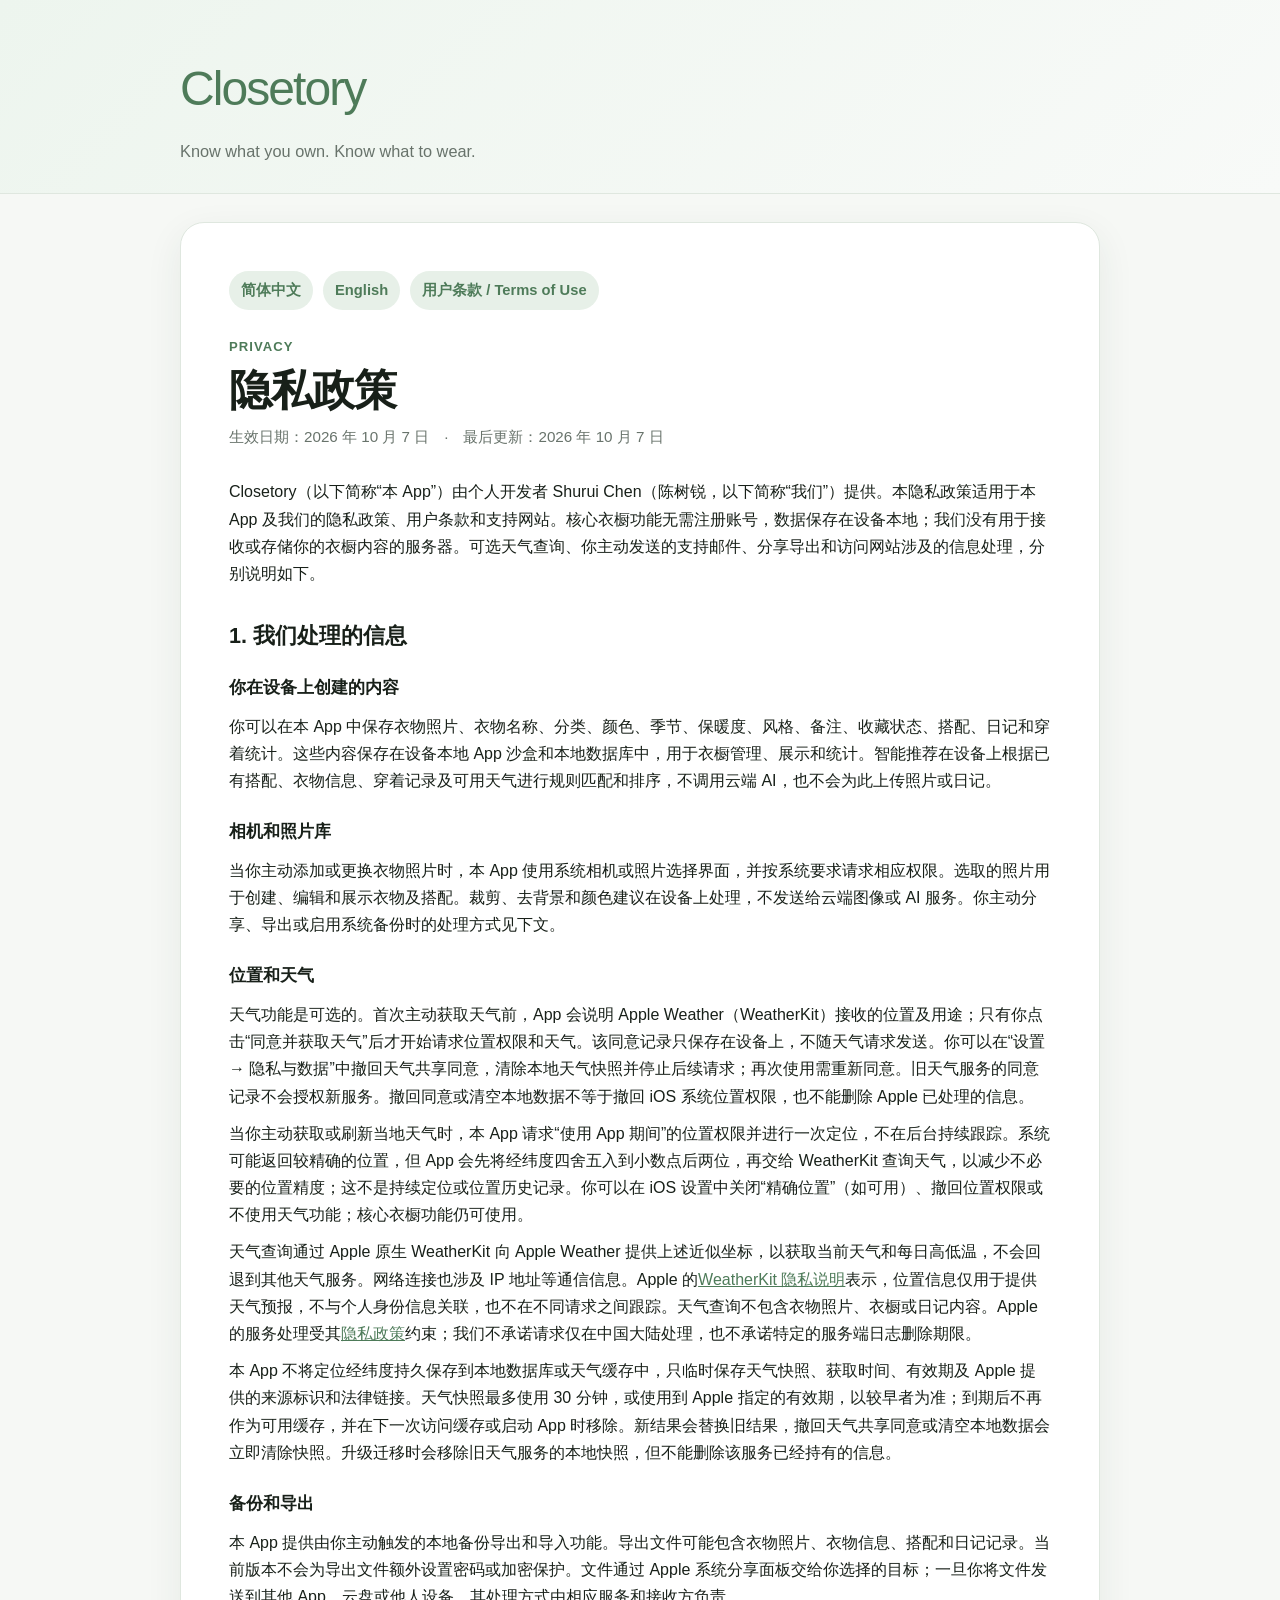
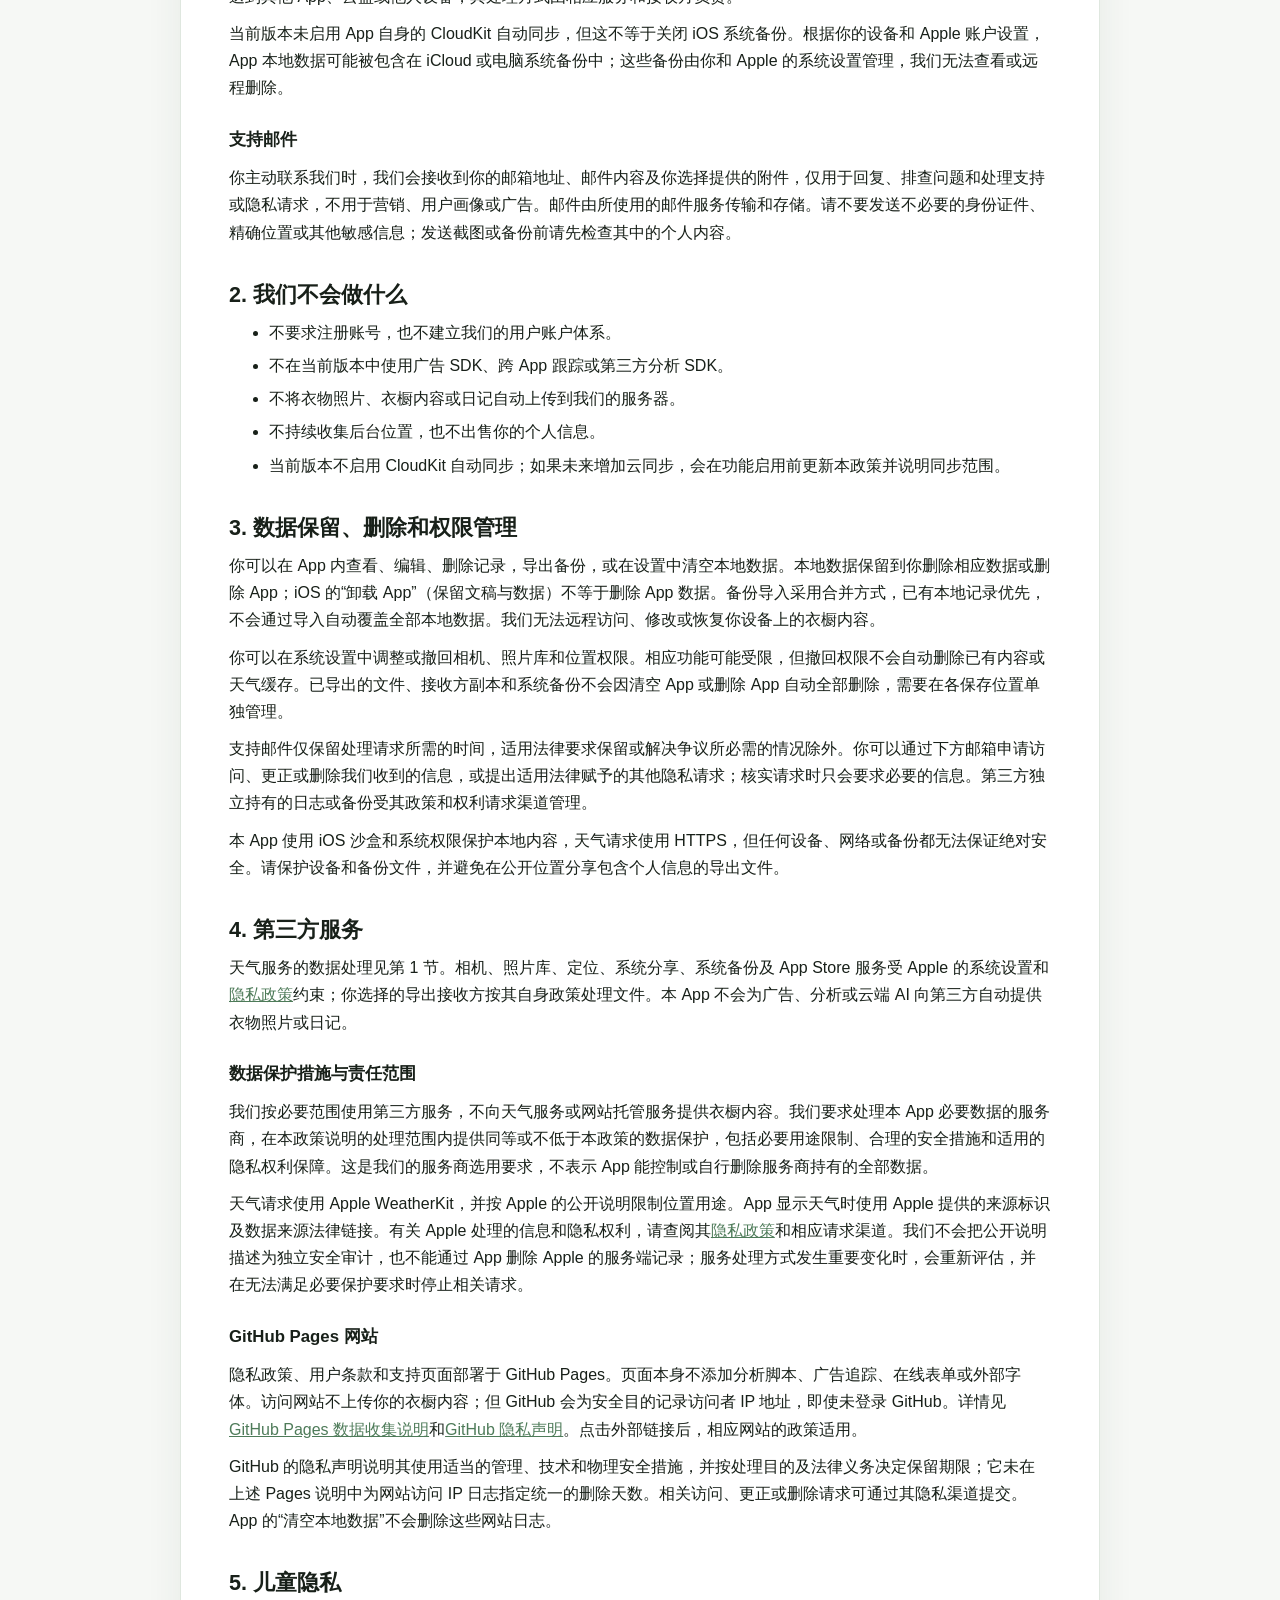
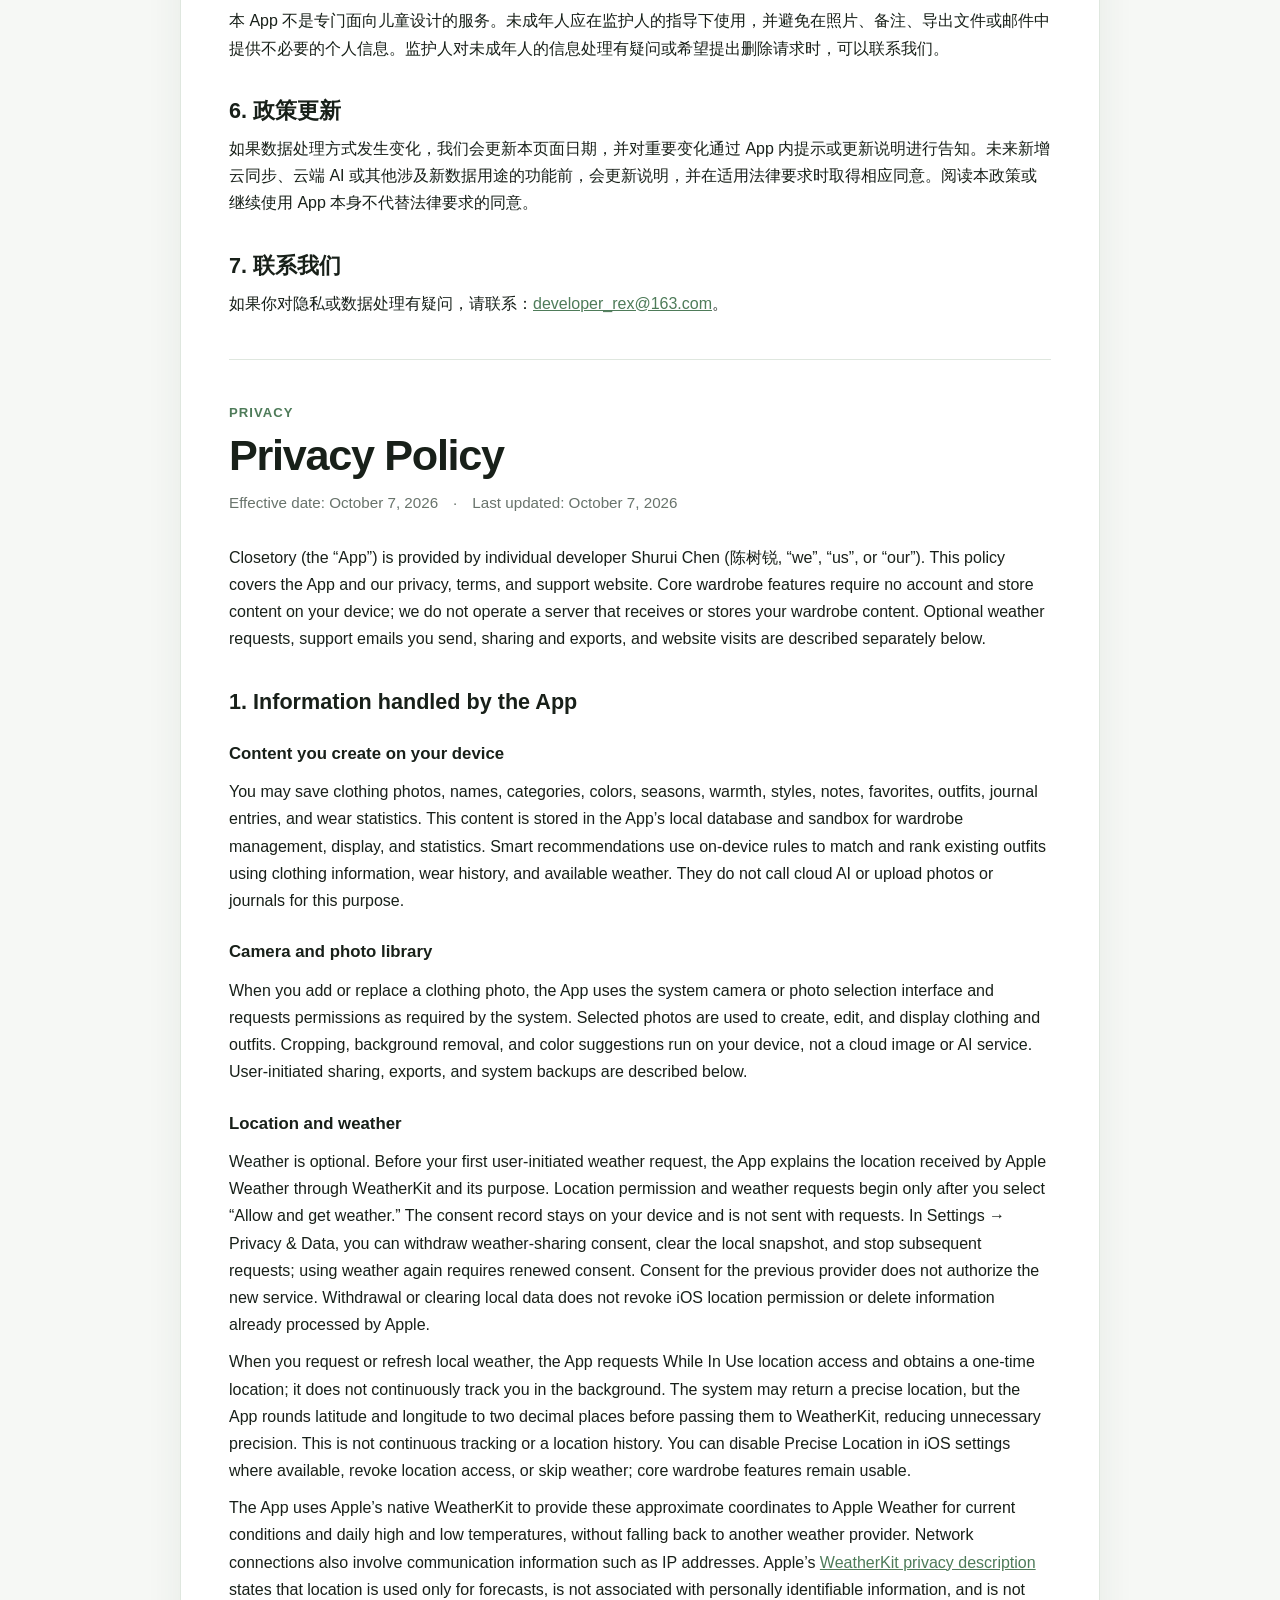
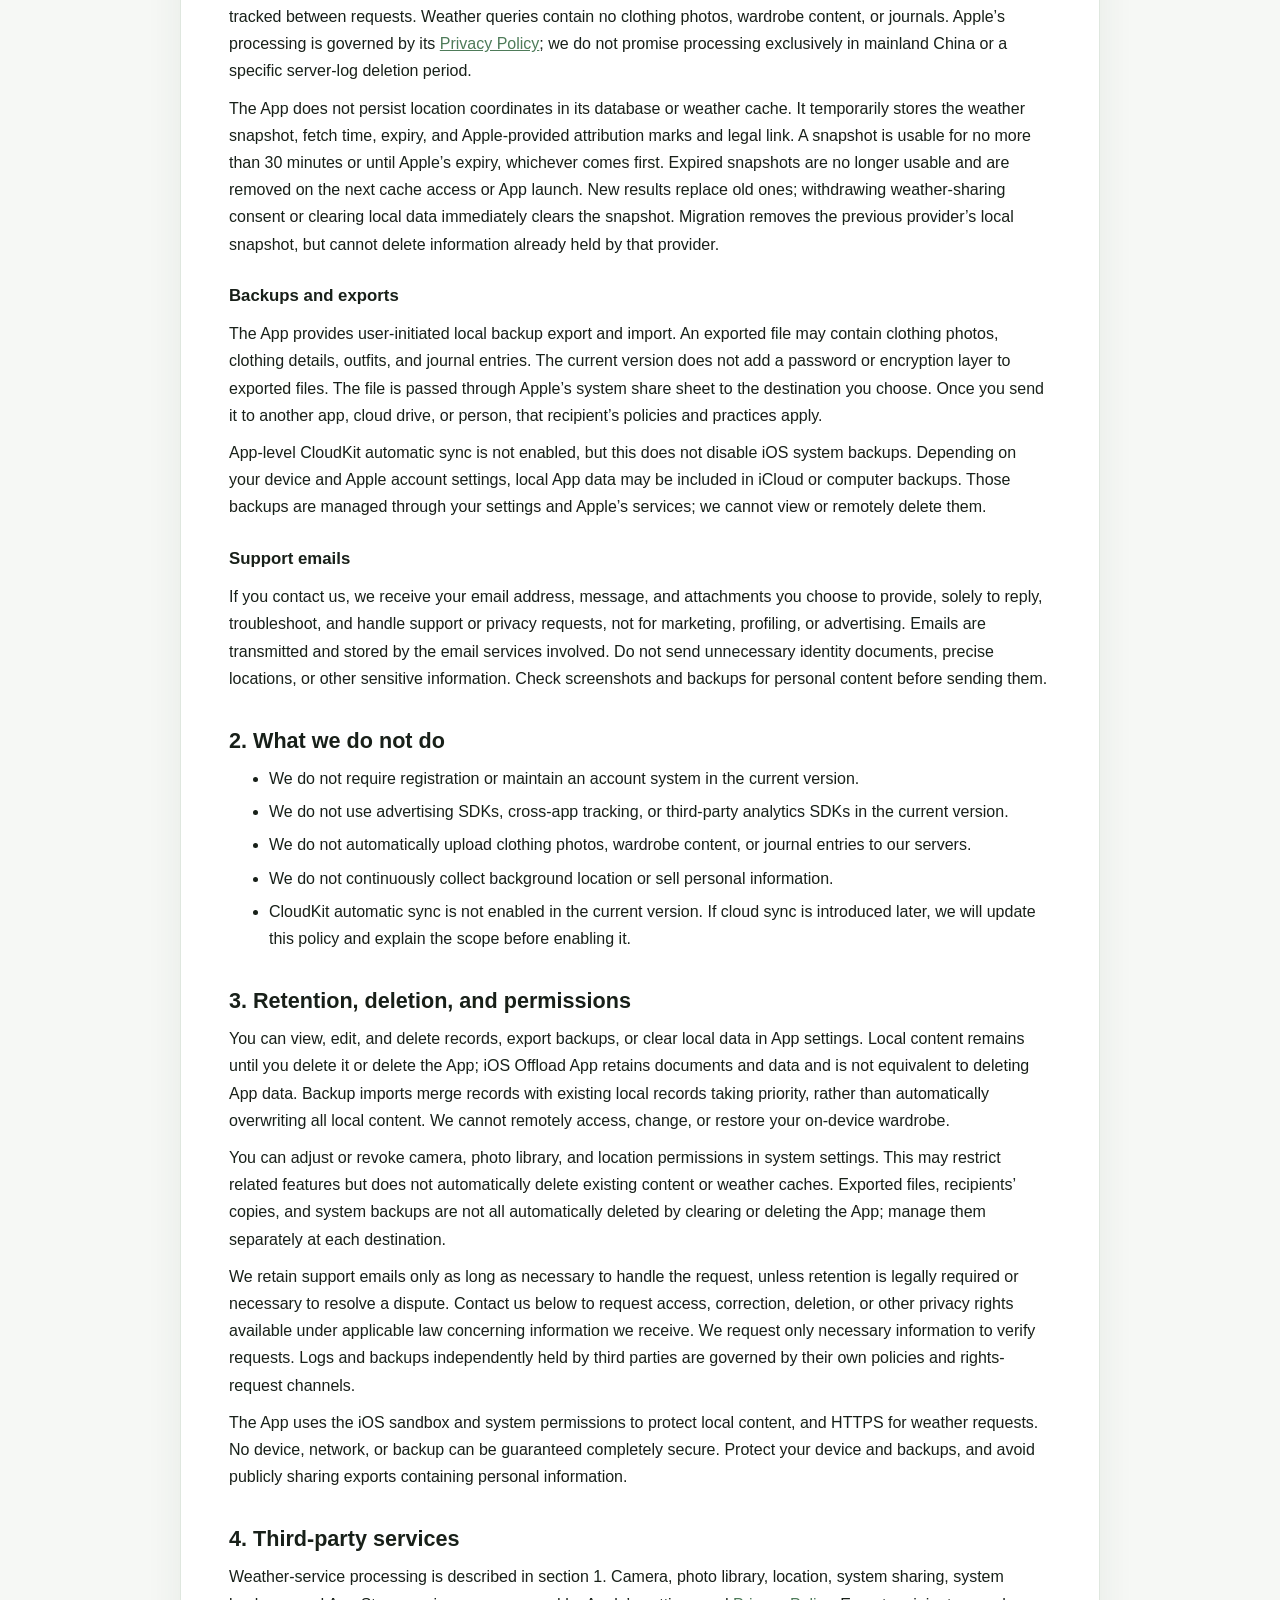
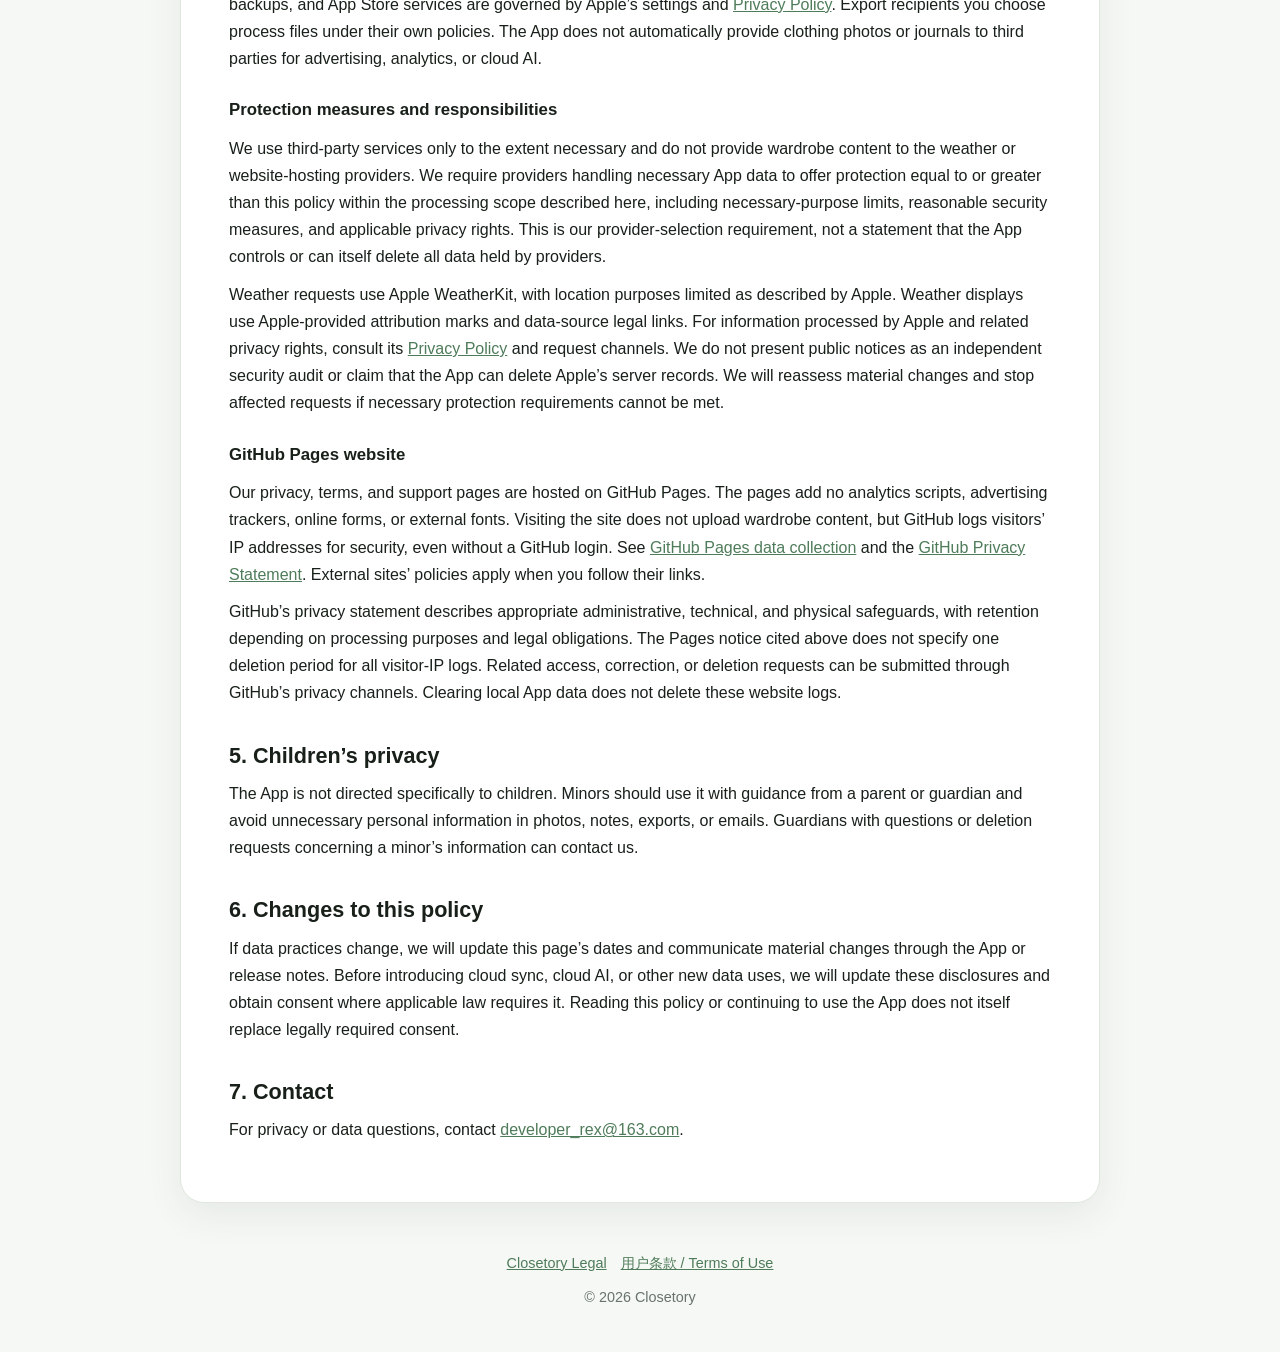
==== commit 97b7e50c: "Update Closetory legal pages for Apple WeatherKit" ====
--- a/closetory/privacy-policy.html
+++ b/closetory/privacy-policy.html
@@ -36,10 +36,10 @@
         <h3>相机和照片库</h3>
         <p>当你主动添加或更换衣物照片时，本 App 使用系统相机或照片选择界面，并按系统要求请求相应权限。选取的照片用于创建、编辑和展示衣物及搭配。裁剪、去背景和颜色建议在设备上处理，不发送给云端图像或 AI 服务。你主动分享、导出或启用系统备份时的处理方式见下文。</p>
         <h3>位置和天气</h3>
-        <p>天气功能是可选的。首次主动获取天气前，App 会说明 Open-Meteo 接收的信息、可能的境外处理及日志保留方式；只有你点击“同意并获取天气”后才开始请求位置权限和天气。该同意记录只保存在设备上，不随天气请求发送。你可以在“设置 → 隐私与数据”中撤回天气共享同意，清除本地天气快照并停止后续请求；再次使用需重新同意。撤回或清空本地数据不会删除服务商已保留的日志，也不等于撤回 iOS 系统位置权限。</p>
-        <p>当你主动获取或刷新当地天气时，本 App 请求“使用 App 期间”的位置权限并进行一次定位，不在后台持续跟踪。虽然定位的期望精度设为公里级，但这不保证实际位置一定是粗略位置：系统返回的位置可能更精确。当前版本将系统返回的经纬度以最多五位小数发送给天气服务，没有进一步进行公里级模糊化处理。你可以在 iOS 设置中关闭“精确位置”（如可用）、撤回位置权限或不使用天气功能；核心衣橱功能仍可使用。</p>
-        <p>天气查询通过 HTTPS 直接发送给 Open-Meteo（OpenMeteo GmbH），包含经纬度及查询参数，服务商也能接收到网络 IP 地址。其<a href="https://open-meteo.com/en/terms" rel="noopener noreferrer">条款与隐私说明</a>表示，为维护和排障可能记录 IP 地址及含坐标的日志，并在 90 天后删除日志；该保留期限由服务商管理，不是本 App 的删除能力。服务可能在你所在国家或地区以外处理请求。天气查询不包含衣物照片、衣橱或日记内容。</p>
-        <p>本 App 不将定位经纬度持久保存到本地数据库或天气缓存中，只保存最近一次天气快照和获取时间。缓存以 30 分钟作为新鲜度判断，并非 30 分钟后自动删除；快照会保留到被新结果替换、在设置中清空本地数据，或删除 App 本地数据。</p>
+        <p>天气功能是可选的。首次主动获取天气前，App 会说明 Apple Weather（WeatherKit）接收的位置及用途；只有你点击“同意并获取天气”后才开始请求位置权限和天气。该同意记录只保存在设备上，不随天气请求发送。你可以在“设置 → 隐私与数据”中撤回天气共享同意，清除本地天气快照并停止后续请求；再次使用需重新同意。旧天气服务的同意记录不会授权新服务。撤回同意或清空本地数据不等于撤回 iOS 系统位置权限，也不能删除 Apple 已处理的信息。</p>
+        <p>当你主动获取或刷新当地天气时，本 App 请求“使用 App 期间”的位置权限并进行一次定位，不在后台持续跟踪。系统可能返回较精确的位置，但 App 会先将经纬度四舍五入到小数点后两位，再交给 WeatherKit 查询天气，以减少不必要的位置精度；这不是持续定位或位置历史记录。你可以在 iOS 设置中关闭“精确位置”（如可用）、撤回位置权限或不使用天气功能；核心衣橱功能仍可使用。</p>
+        <p>天气查询通过 Apple 原生 WeatherKit 向 Apple Weather 提供上述近似坐标，以获取当前天气和每日高低温，不会回退到其他天气服务。网络连接也涉及 IP 地址等通信信息。Apple 的<a href="https://developer.apple.com/weatherkit/" rel="noopener noreferrer">WeatherKit 隐私说明</a>表示，位置信息仅用于提供天气预报，不与个人身份信息关联，也不在不同请求之间跟踪。天气查询不包含衣物照片、衣橱或日记内容。Apple 的服务处理受其<a href="https://www.apple.com/legal/privacy/" rel="noopener noreferrer">隐私政策</a>约束；我们不承诺请求仅在中国大陆处理，也不承诺特定的服务端日志删除期限。</p>
+        <p>本 App 不将定位经纬度持久保存到本地数据库或天气缓存中，只临时保存天气快照、获取时间、有效期及 Apple 提供的来源标识和法律链接。天气快照最多使用 30 分钟，或使用到 Apple 指定的有效期，以较早者为准；到期后不再作为可用缓存，并在下一次访问缓存或启动 App 时移除。新结果会替换旧结果，撤回天气共享同意或清空本地数据会立即清除快照。升级迁移时会移除旧天气服务的本地快照，但不能删除该服务已经持有的信息。</p>
         <h3>备份和导出</h3>
         <p>本 App 提供由你主动触发的本地备份导出和导入功能。导出文件可能包含衣物照片、衣物信息、搭配和日记记录。当前版本不会为导出文件额外设置密码或加密保护。文件通过 Apple 系统分享面板交给你选择的目标；一旦你将文件发送到其他 App、云盘或他人设备，其处理方式由相应服务和接收方负责。</p>
         <p>当前版本未启用 App 自身的 CloudKit 自动同步，但这不等于关闭 iOS 系统备份。根据你的设备和 Apple 账户设置，App 本地数据可能被包含在 iCloud 或电脑系统备份中；这些备份由你和 Apple 的系统设置管理，我们无法查看或远程删除。</p>
@@ -65,7 +65,7 @@
         <p>天气服务的数据处理见第 1 节。相机、照片库、定位、系统分享、系统备份及 App Store 服务受 Apple 的系统设置和<a href="https://www.apple.com/legal/privacy/" rel="noopener noreferrer">隐私政策</a>约束；你选择的导出接收方按其自身政策处理文件。本 App 不会为广告、分析或云端 AI 向第三方自动提供衣物照片或日记。</p>
         <h3>数据保护措施与责任范围</h3>
         <p>我们按必要范围使用第三方服务，不向天气服务或网站托管服务提供衣橱内容。我们要求处理本 App 必要数据的服务商，在本政策说明的处理范围内提供同等或不低于本政策的数据保护，包括必要用途限制、合理的安全措施和适用的隐私权利保障。这是我们的服务商选用要求，不表示 App 能控制或自行删除服务商持有的全部数据。</p>
-        <p>当前天气请求采用 HTTPS。Open-Meteo 的免费 API 说明规定，技术日志不与第三方分享，并在 90 天后删除。该说明没有单独列明免费 API 日志的提前删除流程；有关日志及隐私请求可联系 <a href="mailto:info@open-meteo.com">info@open-meteo.com</a>，我们不能保证服务商会在规定保留期前删除日志。我们不会把服务商的声明描述为独立安全审计；其处理方式发生重要变化时，我们会重新评估服务，并在无法满足必要保护要求时停止向其发送相关数据或更换服务。</p>
+        <p>天气请求使用 Apple WeatherKit，并按 Apple 的公开说明限制位置用途。App 显示天气时使用 Apple 提供的来源标识及数据来源法律链接。有关 Apple 处理的信息和隐私权利，请查阅其<a href="https://www.apple.com/legal/privacy/" rel="noopener noreferrer">隐私政策</a>和相应请求渠道。我们不会把公开说明描述为独立安全审计，也不能通过 App 删除 Apple 的服务端记录；服务处理方式发生重要变化时，会重新评估，并在无法满足必要保护要求时停止相关请求。</p>
         <h3>GitHub Pages 网站</h3>
         <p>隐私政策、用户条款和支持页面部署于 GitHub Pages。页面本身不添加分析脚本、广告追踪、在线表单或外部字体。访问网站不上传你的衣橱内容；但 GitHub 会为安全目的记录访问者 IP 地址，即使未登录 GitHub。详情见<a href="https://docs.github.com/en/pages/getting-started-with-github-pages/what-is-github-pages#data-collection" rel="noopener noreferrer">GitHub Pages 数据收集说明</a>和<a href="https://docs.github.com/en/site-policy/privacy-policies/github-general-privacy-statement" rel="noopener noreferrer">GitHub 隐私声明</a>。点击外部链接后，相应网站的政策适用。</p>
         <p>GitHub 的隐私声明说明其使用适当的管理、技术和物理安全措施，并按处理目的及法律义务决定保留期限；它未在上述 Pages 说明中为网站访问 IP 日志指定统一的删除天数。相关访问、更正或删除请求可通过其隐私渠道提交。App 的“清空本地数据”不会删除这些网站日志。</p>
@@ -95,10 +95,10 @@
         <h3>Camera and photo library</h3>
         <p>When you add or replace a clothing photo, the App uses the system camera or photo selection interface and requests permissions as required by the system. Selected photos are used to create, edit, and display clothing and outfits. Cropping, background removal, and color suggestions run on your device, not a cloud image or AI service. User-initiated sharing, exports, and system backups are described below.</p>
         <h3>Location and weather</h3>
-        <p>Weather is optional. Before your first user-initiated weather request, the App explains the information received by Open-Meteo, possible processing outside your country or region, and technical-log retention. Location permission and weather requests begin only after you select “Allow and get weather.” The consent record stays on your device and is not sent with weather requests. In Settings → Privacy &amp; Data, you can withdraw weather-sharing consent, clear the local weather snapshot, and stop subsequent requests; using weather again requires renewed consent. Withdrawal or clearing local data does not delete logs already held by the provider or revoke the iOS system location permission.</p>
-        <p>When you request or refresh local weather, the App requests While In Use location access and obtains a one-time location; it does not continuously track you in the background. Kilometer-level desired accuracy does not guarantee a coarse result: the system may return a more precise location. The current version sends system-provided coordinates to the weather service with up to five decimal places, without further kilometer-level obfuscation. You can disable Precise Location in iOS settings where available, revoke location access, or skip weather features; core wardrobe features remain usable.</p>
-        <p>Weather requests go directly over HTTPS to Open-Meteo (OpenMeteo GmbH), including coordinates and query parameters; the provider also receives your network IP address. Its <a href="https://open-meteo.com/en/terms" rel="noopener noreferrer">terms and privacy notice</a> describe technical logging that may include IP addresses and coordinates, with logs deleted after 90 days. The provider controls that retention, not the App. Requests may be processed outside your country or region. Weather requests contain no clothing photos, wardrobe content, or journals.</p>
-        <p>The App does not persist location coordinates in its database or weather cache. It saves the latest weather snapshot and fetch time. The 30-minute freshness threshold is not an automatic deletion deadline; the snapshot remains until replaced, cleared using the App’s local-data reset, or removed with the App’s local data.</p>
+        <p>Weather is optional. Before your first user-initiated weather request, the App explains the location received by Apple Weather through WeatherKit and its purpose. Location permission and weather requests begin only after you select “Allow and get weather.” The consent record stays on your device and is not sent with requests. In Settings → Privacy &amp; Data, you can withdraw weather-sharing consent, clear the local snapshot, and stop subsequent requests; using weather again requires renewed consent. Consent for the previous provider does not authorize the new service. Withdrawal or clearing local data does not revoke iOS location permission or delete information already processed by Apple.</p>
+        <p>When you request or refresh local weather, the App requests While In Use location access and obtains a one-time location; it does not continuously track you in the background. The system may return a precise location, but the App rounds latitude and longitude to two decimal places before passing them to WeatherKit, reducing unnecessary precision. This is not continuous tracking or a location history. You can disable Precise Location in iOS settings where available, revoke location access, or skip weather; core wardrobe features remain usable.</p>
+        <p>The App uses Apple’s native WeatherKit to provide these approximate coordinates to Apple Weather for current conditions and daily high and low temperatures, without falling back to another weather provider. Network connections also involve communication information such as IP addresses. Apple’s <a href="https://developer.apple.com/weatherkit/" rel="noopener noreferrer">WeatherKit privacy description</a> states that location is used only for forecasts, is not associated with personally identifiable information, and is not tracked between requests. Weather queries contain no clothing photos, wardrobe content, or journals. Apple’s processing is governed by its <a href="https://www.apple.com/legal/privacy/" rel="noopener noreferrer">Privacy Policy</a>; we do not promise processing exclusively in mainland China or a specific server-log deletion period.</p>
+        <p>The App does not persist location coordinates in its database or weather cache. It temporarily stores the weather snapshot, fetch time, expiry, and Apple-provided attribution marks and legal link. A snapshot is usable for no more than 30 minutes or until Apple’s expiry, whichever comes first. Expired snapshots are no longer usable and are removed on the next cache access or App launch. New results replace old ones; withdrawing weather-sharing consent or clearing local data immediately clears the snapshot. Migration removes the previous provider’s local snapshot, but cannot delete information already held by that provider.</p>
         <h3>Backups and exports</h3>
         <p>The App provides user-initiated local backup export and import. An exported file may contain clothing photos, clothing details, outfits, and journal entries. The current version does not add a password or encryption layer to exported files. The file is passed through Apple’s system share sheet to the destination you choose. Once you send it to another app, cloud drive, or person, that recipient’s policies and practices apply.</p>
         <p>App-level CloudKit automatic sync is not enabled, but this does not disable iOS system backups. Depending on your device and Apple account settings, local App data may be included in iCloud or computer backups. Those backups are managed through your settings and Apple’s services; we cannot view or remotely delete them.</p>
@@ -124,7 +124,7 @@
         <p>Weather-service processing is described in section 1. Camera, photo library, location, system sharing, system backups, and App Store services are governed by Apple’s settings and <a href="https://www.apple.com/legal/privacy/" rel="noopener noreferrer">Privacy Policy</a>. Export recipients you choose process files under their own policies. The App does not automatically provide clothing photos or journals to third parties for advertising, analytics, or cloud AI.</p>
         <h3>Protection measures and responsibilities</h3>
         <p>We use third-party services only to the extent necessary and do not provide wardrobe content to the weather or website-hosting providers. We require providers handling necessary App data to offer protection equal to or greater than this policy within the processing scope described here, including necessary-purpose limits, reasonable security measures, and applicable privacy rights. This is our provider-selection requirement, not a statement that the App controls or can itself delete all data held by providers.</p>
-        <p>Weather requests use HTTPS. Open-Meteo’s free-API notice states that technical logs are not shared with third parties and are deleted after 90 days. It does not separately specify an early-deletion procedure for free-API logs. Log questions and privacy requests can be sent to <a href="mailto:info@open-meteo.com">info@open-meteo.com</a>; we cannot guarantee deletion before the stated retention period. We do not present provider statements as an independent security audit. We will reassess material changes and stop sending affected data or replace the service if necessary protection requirements cannot be met.</p>
+        <p>Weather requests use Apple WeatherKit, with location purposes limited as described by Apple. Weather displays use Apple-provided attribution marks and data-source legal links. For information processed by Apple and related privacy rights, consult its <a href="https://www.apple.com/legal/privacy/" rel="noopener noreferrer">Privacy Policy</a> and request channels. We do not present public notices as an independent security audit or claim that the App can delete Apple’s server records. We will reassess material changes and stop affected requests if necessary protection requirements cannot be met.</p>
         <h3>GitHub Pages website</h3>
         <p>Our privacy, terms, and support pages are hosted on GitHub Pages. The pages add no analytics scripts, advertising trackers, online forms, or external fonts. Visiting the site does not upload wardrobe content, but GitHub logs visitors’ IP addresses for security, even without a GitHub login. See <a href="https://docs.github.com/en/pages/getting-started-with-github-pages/what-is-github-pages#data-collection" rel="noopener noreferrer">GitHub Pages data collection</a> and the <a href="https://docs.github.com/en/site-policy/privacy-policies/github-general-privacy-statement" rel="noopener noreferrer">GitHub Privacy Statement</a>. External sites’ policies apply when you follow their links.</p>
         <p>GitHub’s privacy statement describes appropriate administrative, technical, and physical safeguards, with retention depending on processing purposes and legal obligations. The Pages notice cited above does not specify one deletion period for all visitor-IP logs. Related access, correction, or deletion requests can be submitted through GitHub’s privacy channels. Clearing local App data does not delete these website logs.</p>
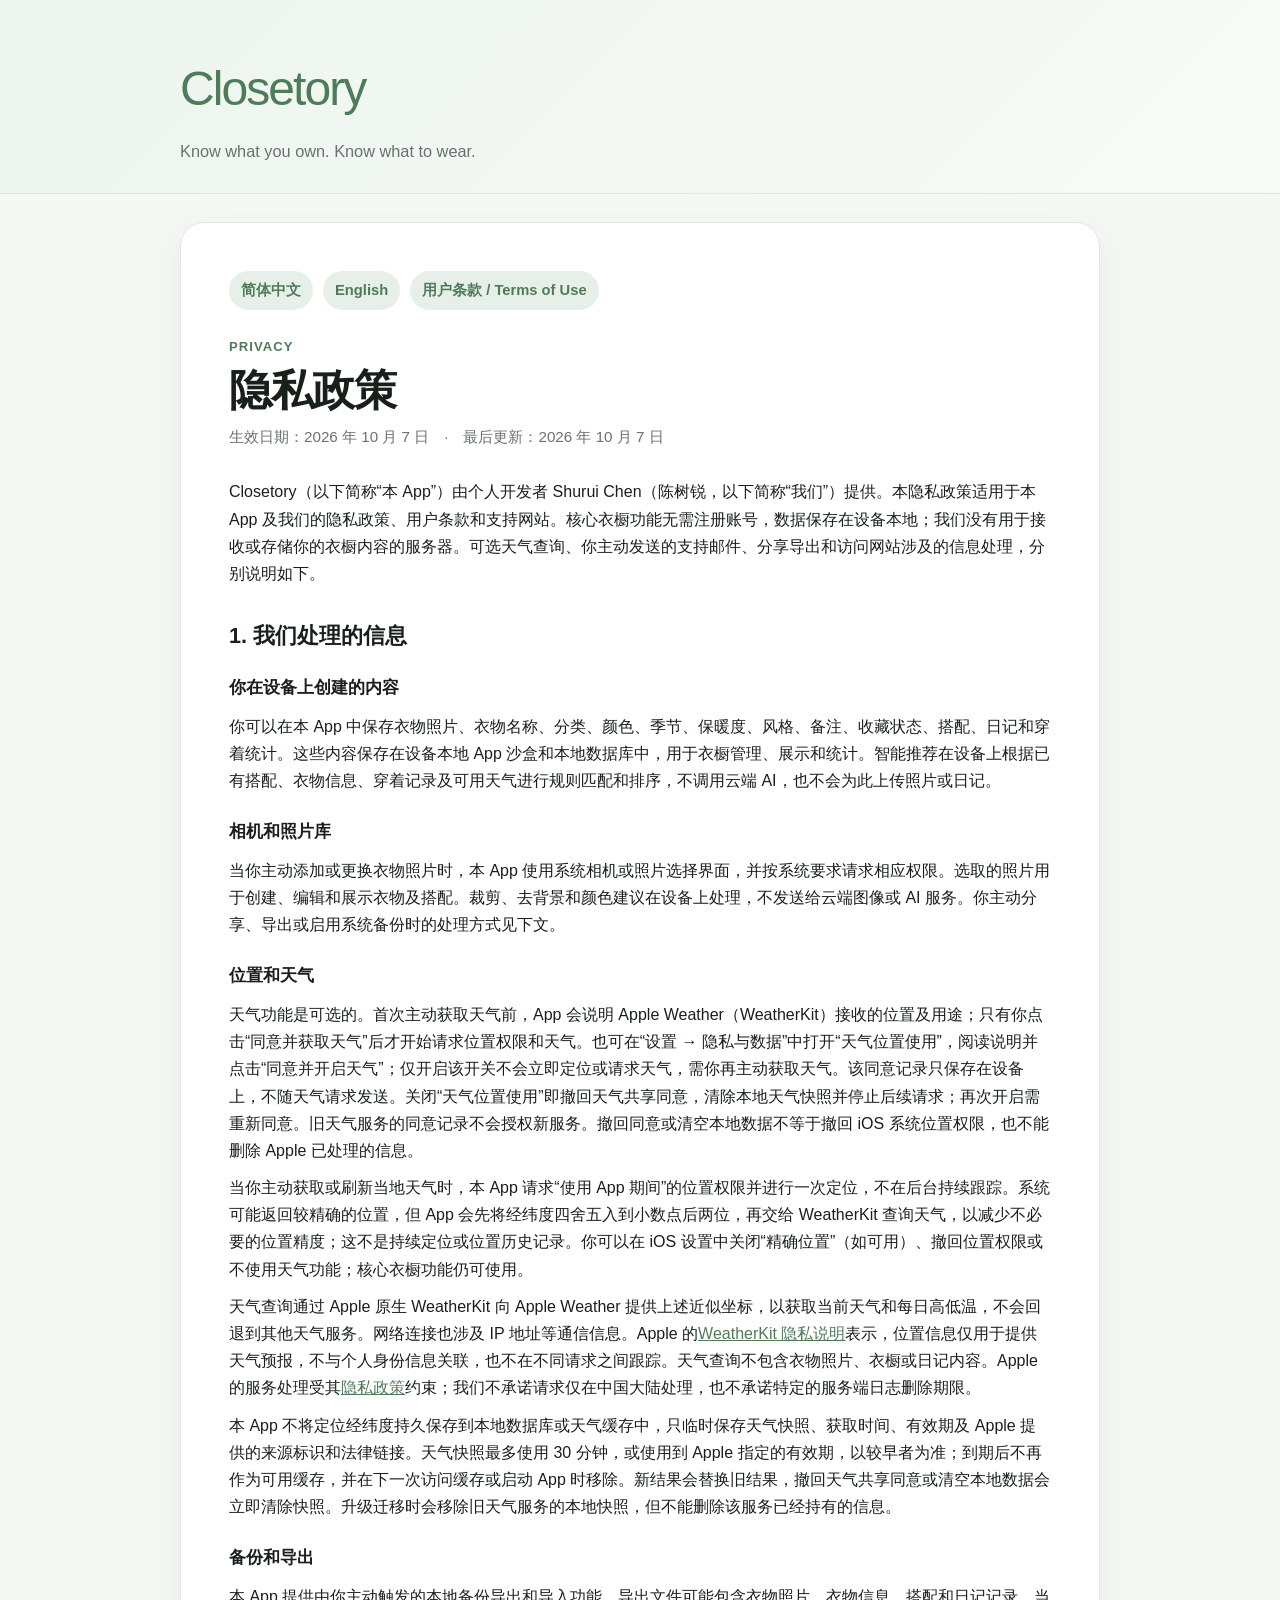
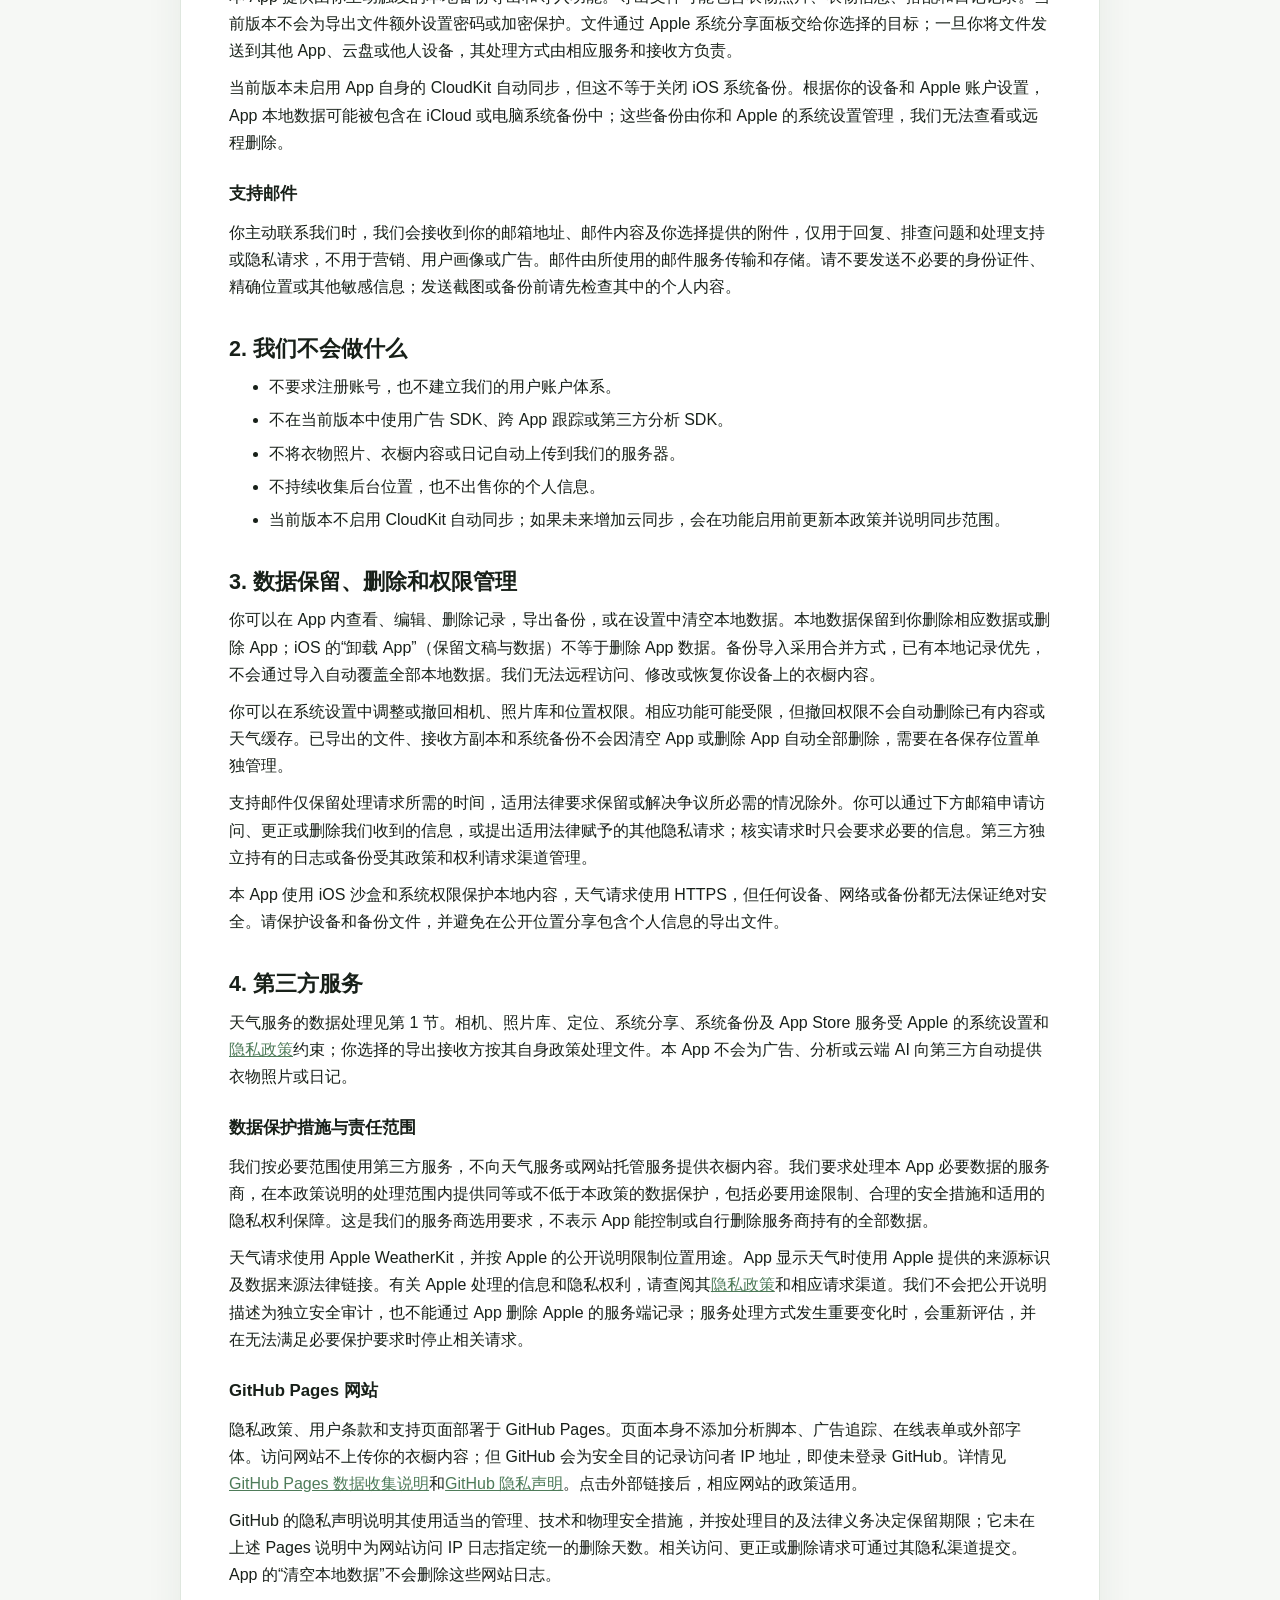
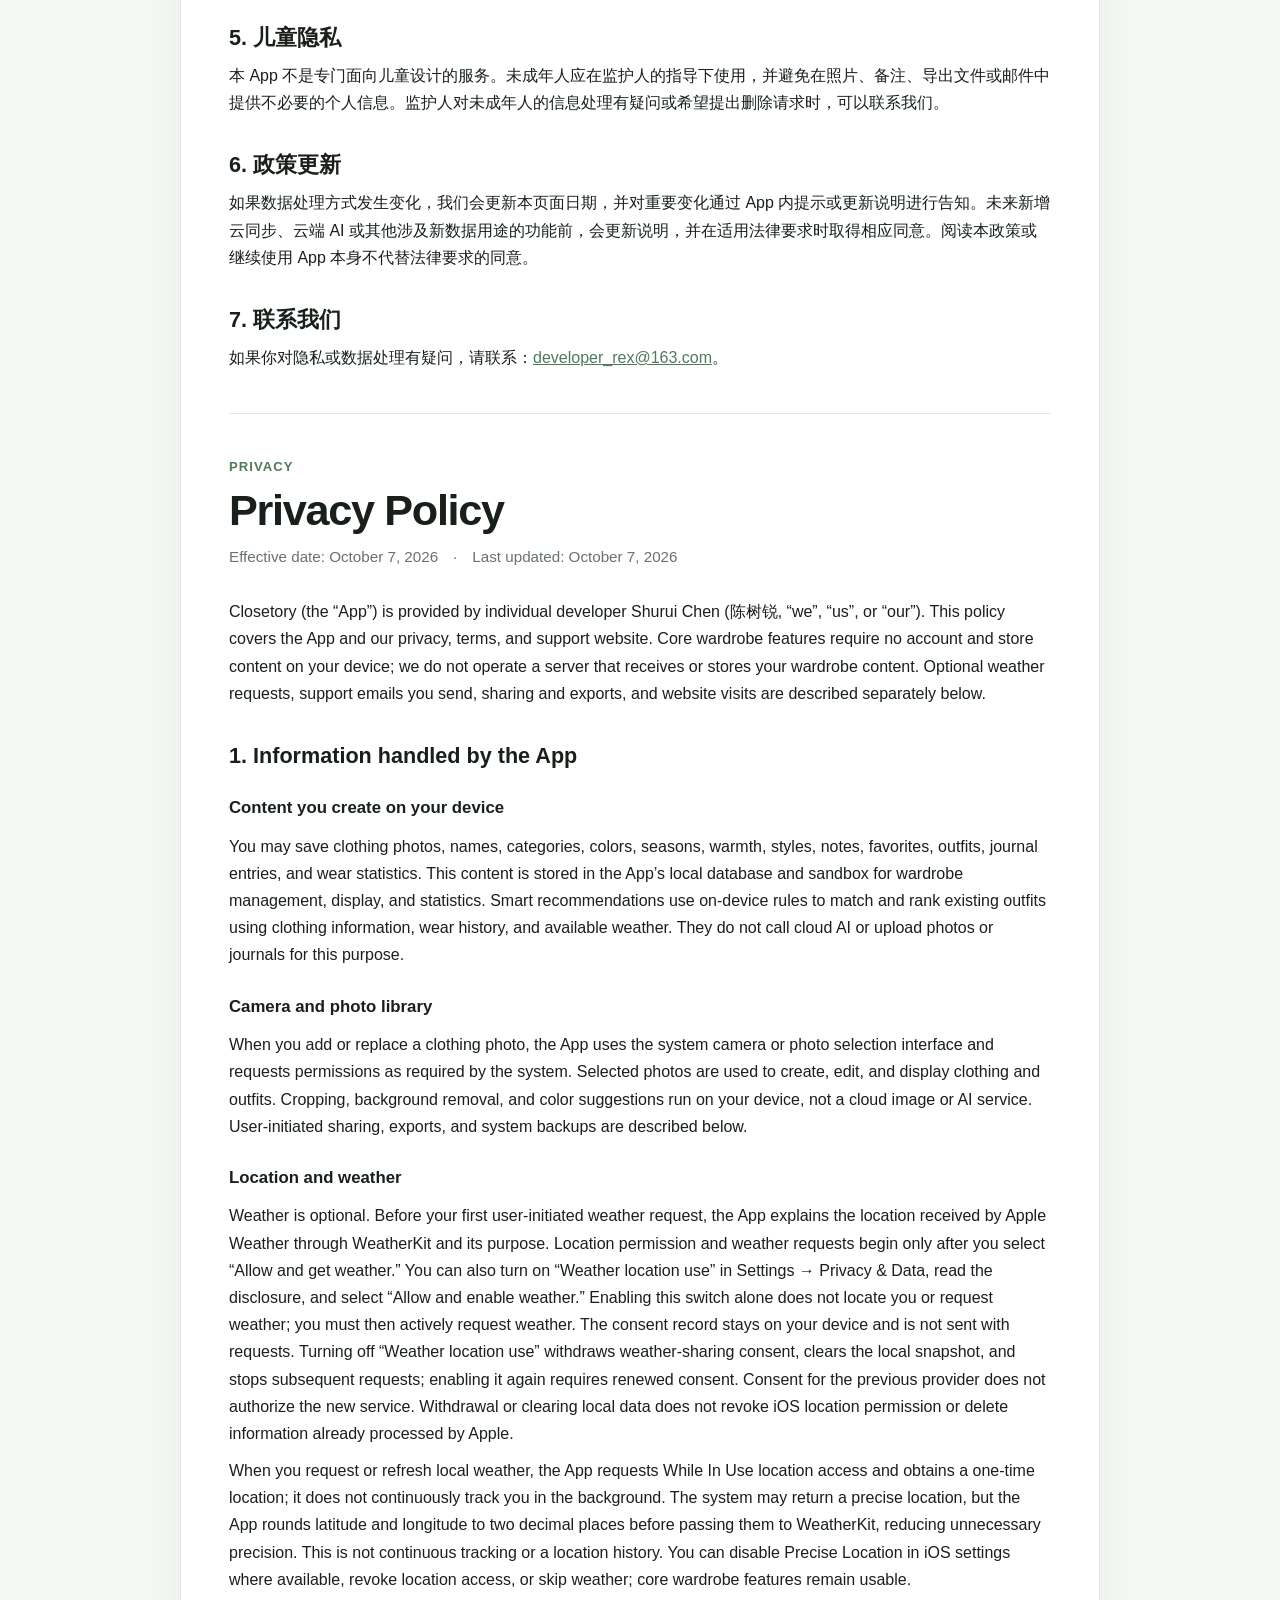
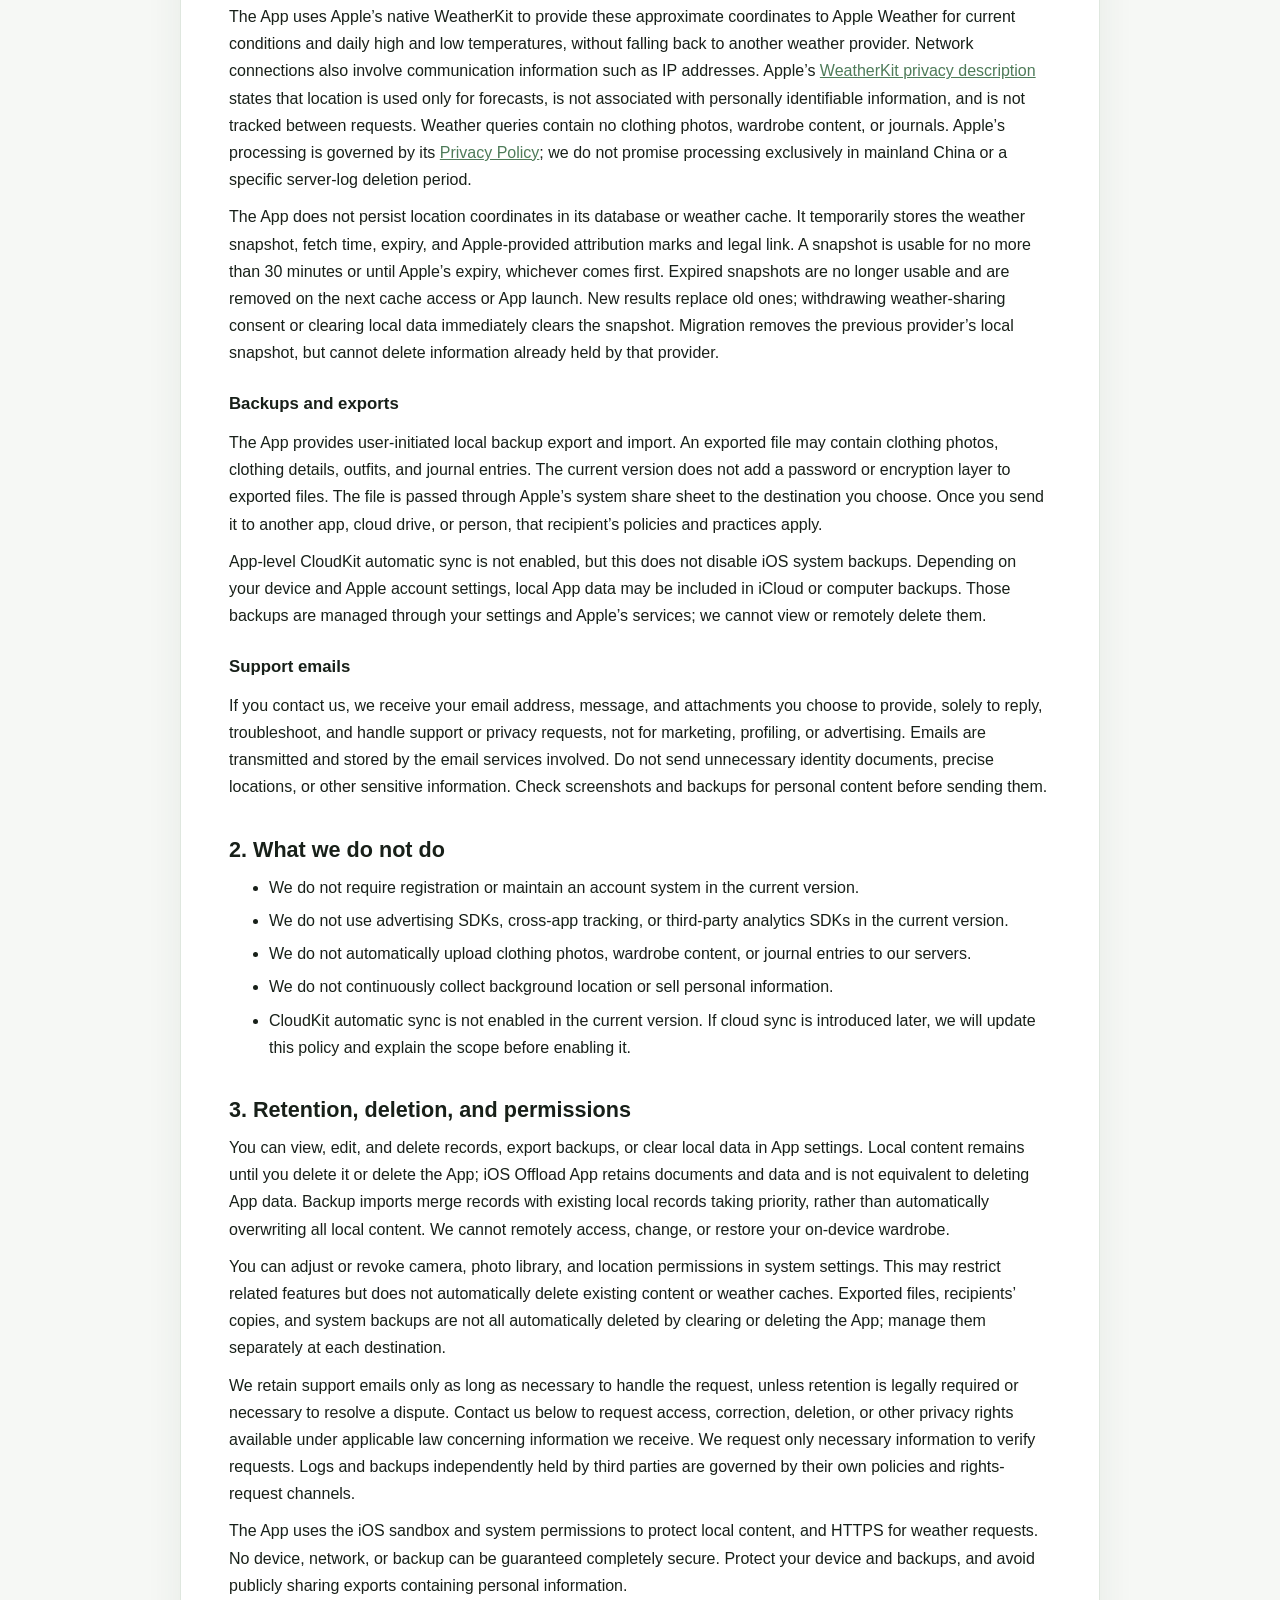
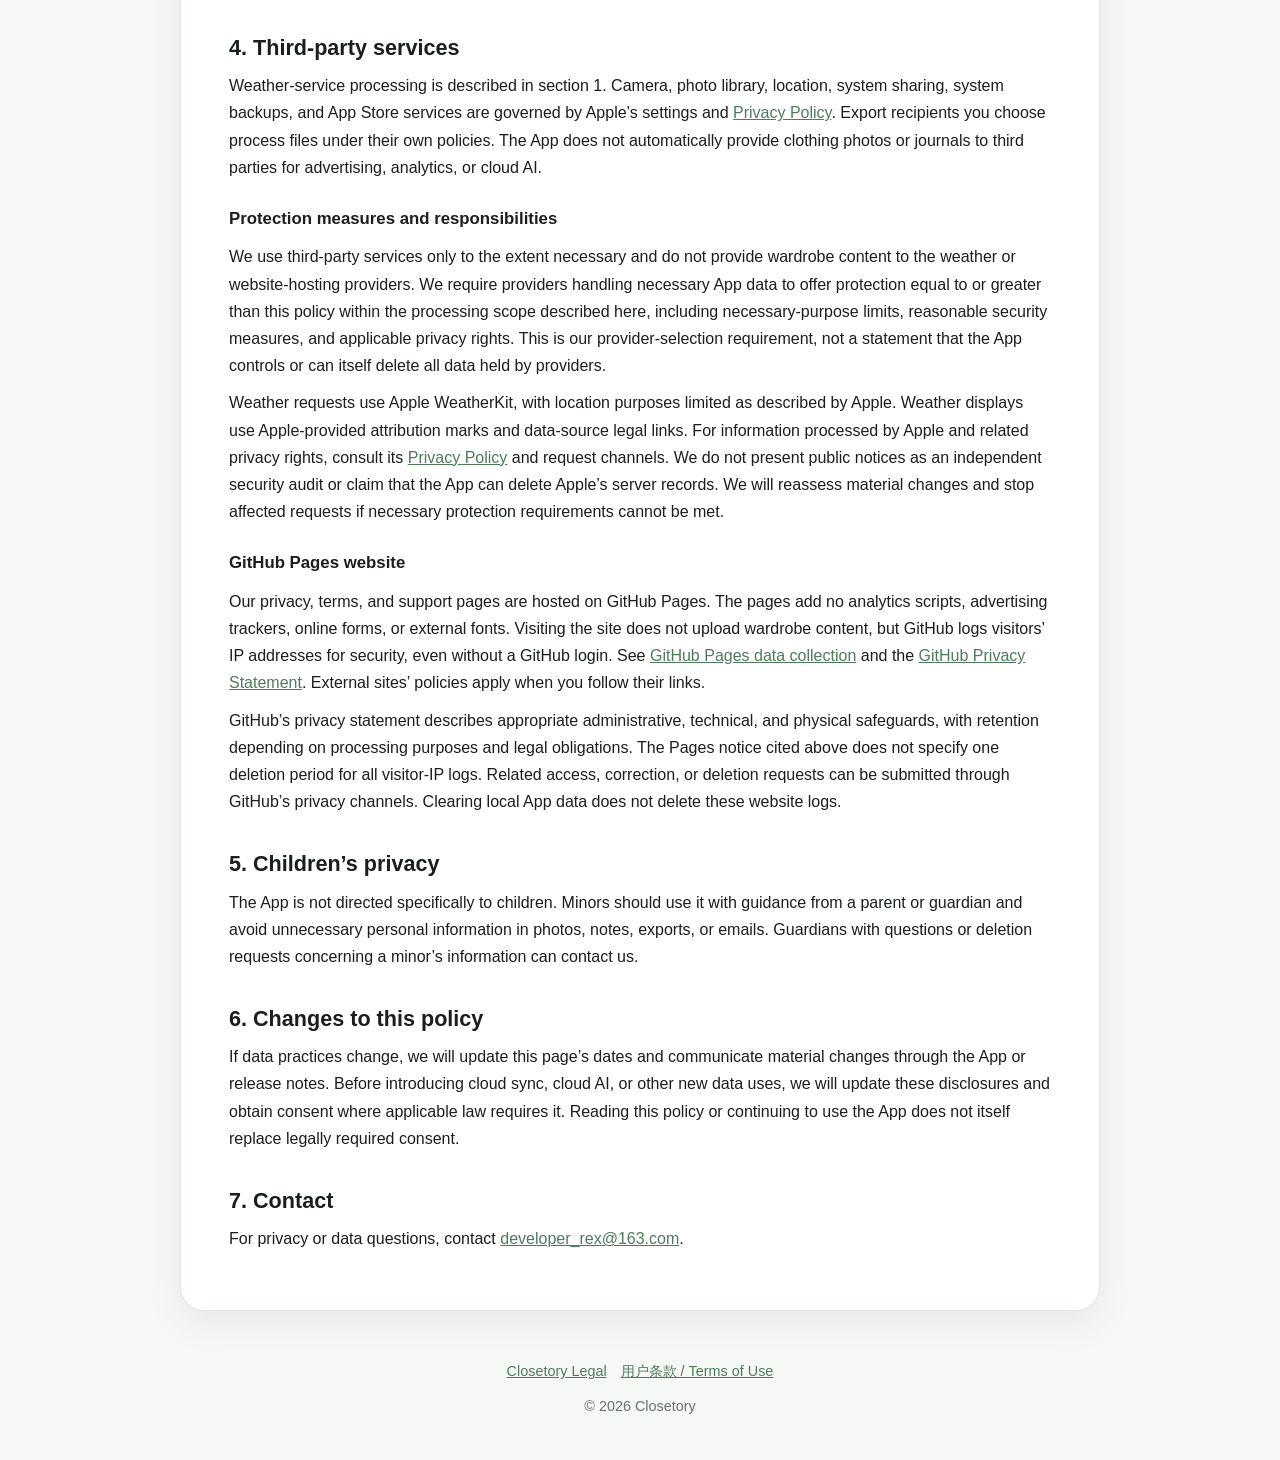
==== commit 68627f74: "Clarify weather location consent settings in privacy policy" ====
--- a/closetory/privacy-policy.html
+++ b/closetory/privacy-policy.html
@@ -36,7 +36,7 @@
         <h3>相机和照片库</h3>
         <p>当你主动添加或更换衣物照片时，本 App 使用系统相机或照片选择界面，并按系统要求请求相应权限。选取的照片用于创建、编辑和展示衣物及搭配。裁剪、去背景和颜色建议在设备上处理，不发送给云端图像或 AI 服务。你主动分享、导出或启用系统备份时的处理方式见下文。</p>
         <h3>位置和天气</h3>
-        <p>天气功能是可选的。首次主动获取天气前，App 会说明 Apple Weather（WeatherKit）接收的位置及用途；只有你点击“同意并获取天气”后才开始请求位置权限和天气。该同意记录只保存在设备上，不随天气请求发送。你可以在“设置 → 隐私与数据”中撤回天气共享同意，清除本地天气快照并停止后续请求；再次使用需重新同意。旧天气服务的同意记录不会授权新服务。撤回同意或清空本地数据不等于撤回 iOS 系统位置权限，也不能删除 Apple 已处理的信息。</p>
+        <p>天气功能是可选的。首次主动获取天气前，App 会说明 Apple Weather（WeatherKit）接收的位置及用途；只有你点击“同意并获取天气”后才开始请求位置权限和天气。也可在“设置 → 隐私与数据”中打开“天气位置使用”，阅读说明并点击“同意并开启天气”；仅开启该开关不会立即定位或请求天气，需你再主动获取天气。该同意记录只保存在设备上，不随天气请求发送。关闭“天气位置使用”即撤回天气共享同意，清除本地天气快照并停止后续请求；再次开启需重新同意。旧天气服务的同意记录不会授权新服务。撤回同意或清空本地数据不等于撤回 iOS 系统位置权限，也不能删除 Apple 已处理的信息。</p>
         <p>当你主动获取或刷新当地天气时，本 App 请求“使用 App 期间”的位置权限并进行一次定位，不在后台持续跟踪。系统可能返回较精确的位置，但 App 会先将经纬度四舍五入到小数点后两位，再交给 WeatherKit 查询天气，以减少不必要的位置精度；这不是持续定位或位置历史记录。你可以在 iOS 设置中关闭“精确位置”（如可用）、撤回位置权限或不使用天气功能；核心衣橱功能仍可使用。</p>
         <p>天气查询通过 Apple 原生 WeatherKit 向 Apple Weather 提供上述近似坐标，以获取当前天气和每日高低温，不会回退到其他天气服务。网络连接也涉及 IP 地址等通信信息。Apple 的<a href="https://developer.apple.com/weatherkit/" rel="noopener noreferrer">WeatherKit 隐私说明</a>表示，位置信息仅用于提供天气预报，不与个人身份信息关联，也不在不同请求之间跟踪。天气查询不包含衣物照片、衣橱或日记内容。Apple 的服务处理受其<a href="https://www.apple.com/legal/privacy/" rel="noopener noreferrer">隐私政策</a>约束；我们不承诺请求仅在中国大陆处理，也不承诺特定的服务端日志删除期限。</p>
         <p>本 App 不将定位经纬度持久保存到本地数据库或天气缓存中，只临时保存天气快照、获取时间、有效期及 Apple 提供的来源标识和法律链接。天气快照最多使用 30 分钟，或使用到 Apple 指定的有效期，以较早者为准；到期后不再作为可用缓存，并在下一次访问缓存或启动 App 时移除。新结果会替换旧结果，撤回天气共享同意或清空本地数据会立即清除快照。升级迁移时会移除旧天气服务的本地快照，但不能删除该服务已经持有的信息。</p>
@@ -95,7 +95,7 @@
         <h3>Camera and photo library</h3>
         <p>When you add or replace a clothing photo, the App uses the system camera or photo selection interface and requests permissions as required by the system. Selected photos are used to create, edit, and display clothing and outfits. Cropping, background removal, and color suggestions run on your device, not a cloud image or AI service. User-initiated sharing, exports, and system backups are described below.</p>
         <h3>Location and weather</h3>
-        <p>Weather is optional. Before your first user-initiated weather request, the App explains the location received by Apple Weather through WeatherKit and its purpose. Location permission and weather requests begin only after you select “Allow and get weather.” The consent record stays on your device and is not sent with requests. In Settings → Privacy &amp; Data, you can withdraw weather-sharing consent, clear the local snapshot, and stop subsequent requests; using weather again requires renewed consent. Consent for the previous provider does not authorize the new service. Withdrawal or clearing local data does not revoke iOS location permission or delete information already processed by Apple.</p>
+        <p>Weather is optional. Before your first user-initiated weather request, the App explains the location received by Apple Weather through WeatherKit and its purpose. Location permission and weather requests begin only after you select “Allow and get weather.” You can also turn on “Weather location use” in Settings → Privacy &amp; Data, read the disclosure, and select “Allow and enable weather.” Enabling this switch alone does not locate you or request weather; you must then actively request weather. The consent record stays on your device and is not sent with requests. Turning off “Weather location use” withdraws weather-sharing consent, clears the local snapshot, and stops subsequent requests; enabling it again requires renewed consent. Consent for the previous provider does not authorize the new service. Withdrawal or clearing local data does not revoke iOS location permission or delete information already processed by Apple.</p>
         <p>When you request or refresh local weather, the App requests While In Use location access and obtains a one-time location; it does not continuously track you in the background. The system may return a precise location, but the App rounds latitude and longitude to two decimal places before passing them to WeatherKit, reducing unnecessary precision. This is not continuous tracking or a location history. You can disable Precise Location in iOS settings where available, revoke location access, or skip weather; core wardrobe features remain usable.</p>
         <p>The App uses Apple’s native WeatherKit to provide these approximate coordinates to Apple Weather for current conditions and daily high and low temperatures, without falling back to another weather provider. Network connections also involve communication information such as IP addresses. Apple’s <a href="https://developer.apple.com/weatherkit/" rel="noopener noreferrer">WeatherKit privacy description</a> states that location is used only for forecasts, is not associated with personally identifiable information, and is not tracked between requests. Weather queries contain no clothing photos, wardrobe content, or journals. Apple’s processing is governed by its <a href="https://www.apple.com/legal/privacy/" rel="noopener noreferrer">Privacy Policy</a>; we do not promise processing exclusively in mainland China or a specific server-log deletion period.</p>
         <p>The App does not persist location coordinates in its database or weather cache. It temporarily stores the weather snapshot, fetch time, expiry, and Apple-provided attribution marks and legal link. A snapshot is usable for no more than 30 minutes or until Apple’s expiry, whichever comes first. Expired snapshots are no longer usable and are removed on the next cache access or App launch. New results replace old ones; withdrawing weather-sharing consent or clearing local data immediately clears the snapshot. Migration removes the previous provider’s local snapshot, but cannot delete information already held by that provider.</p>
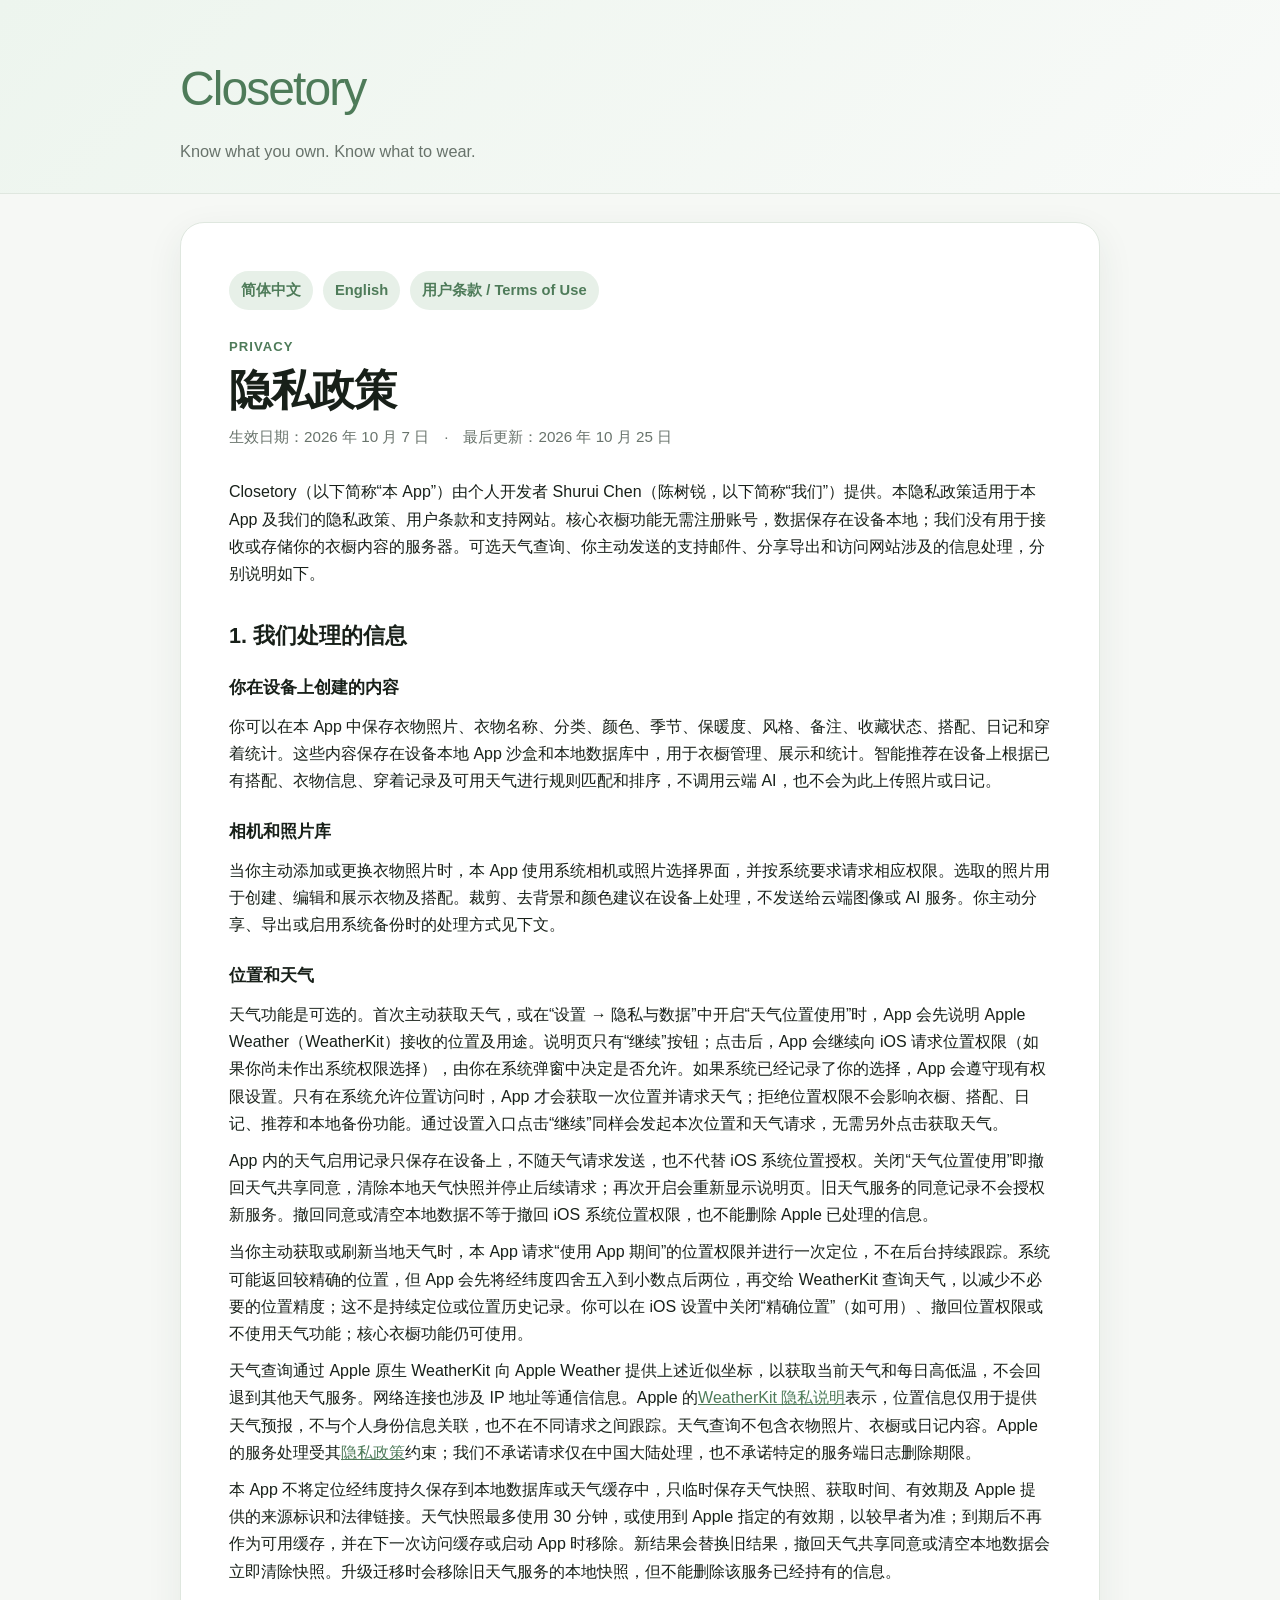
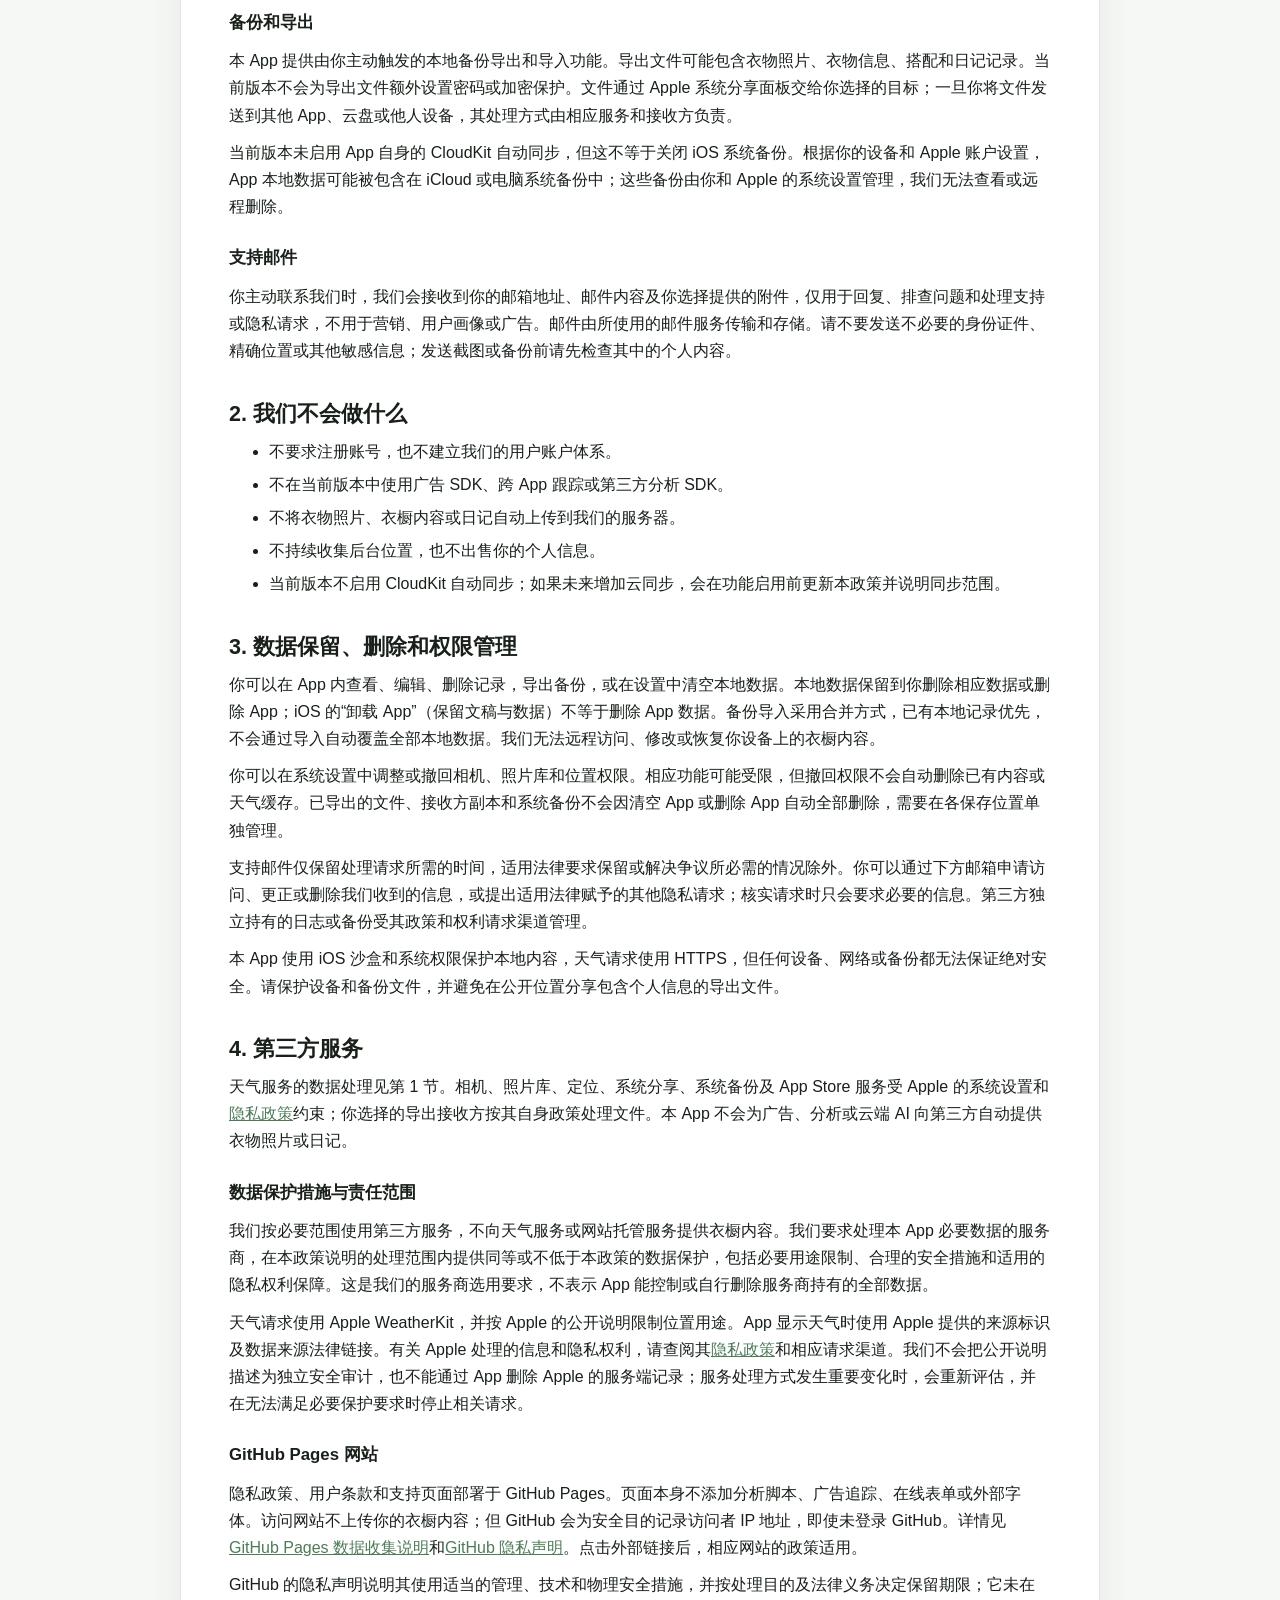
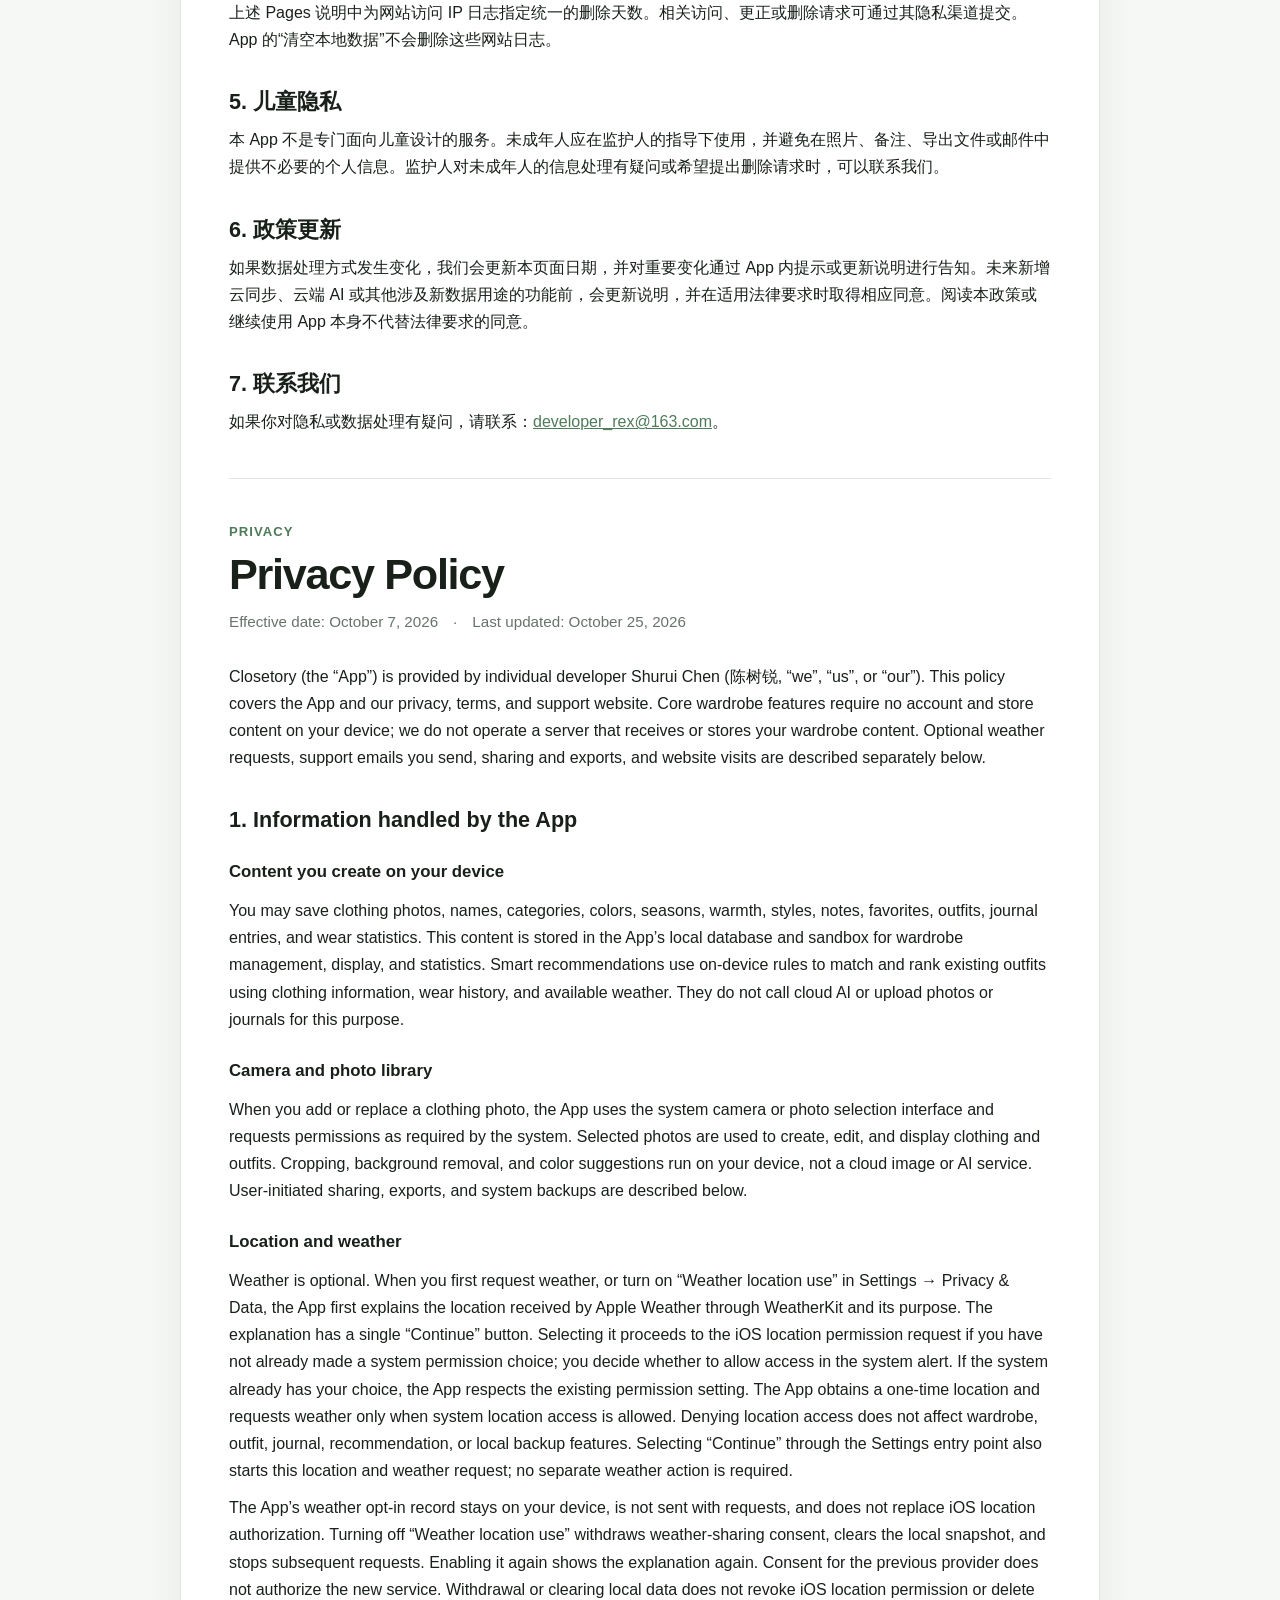
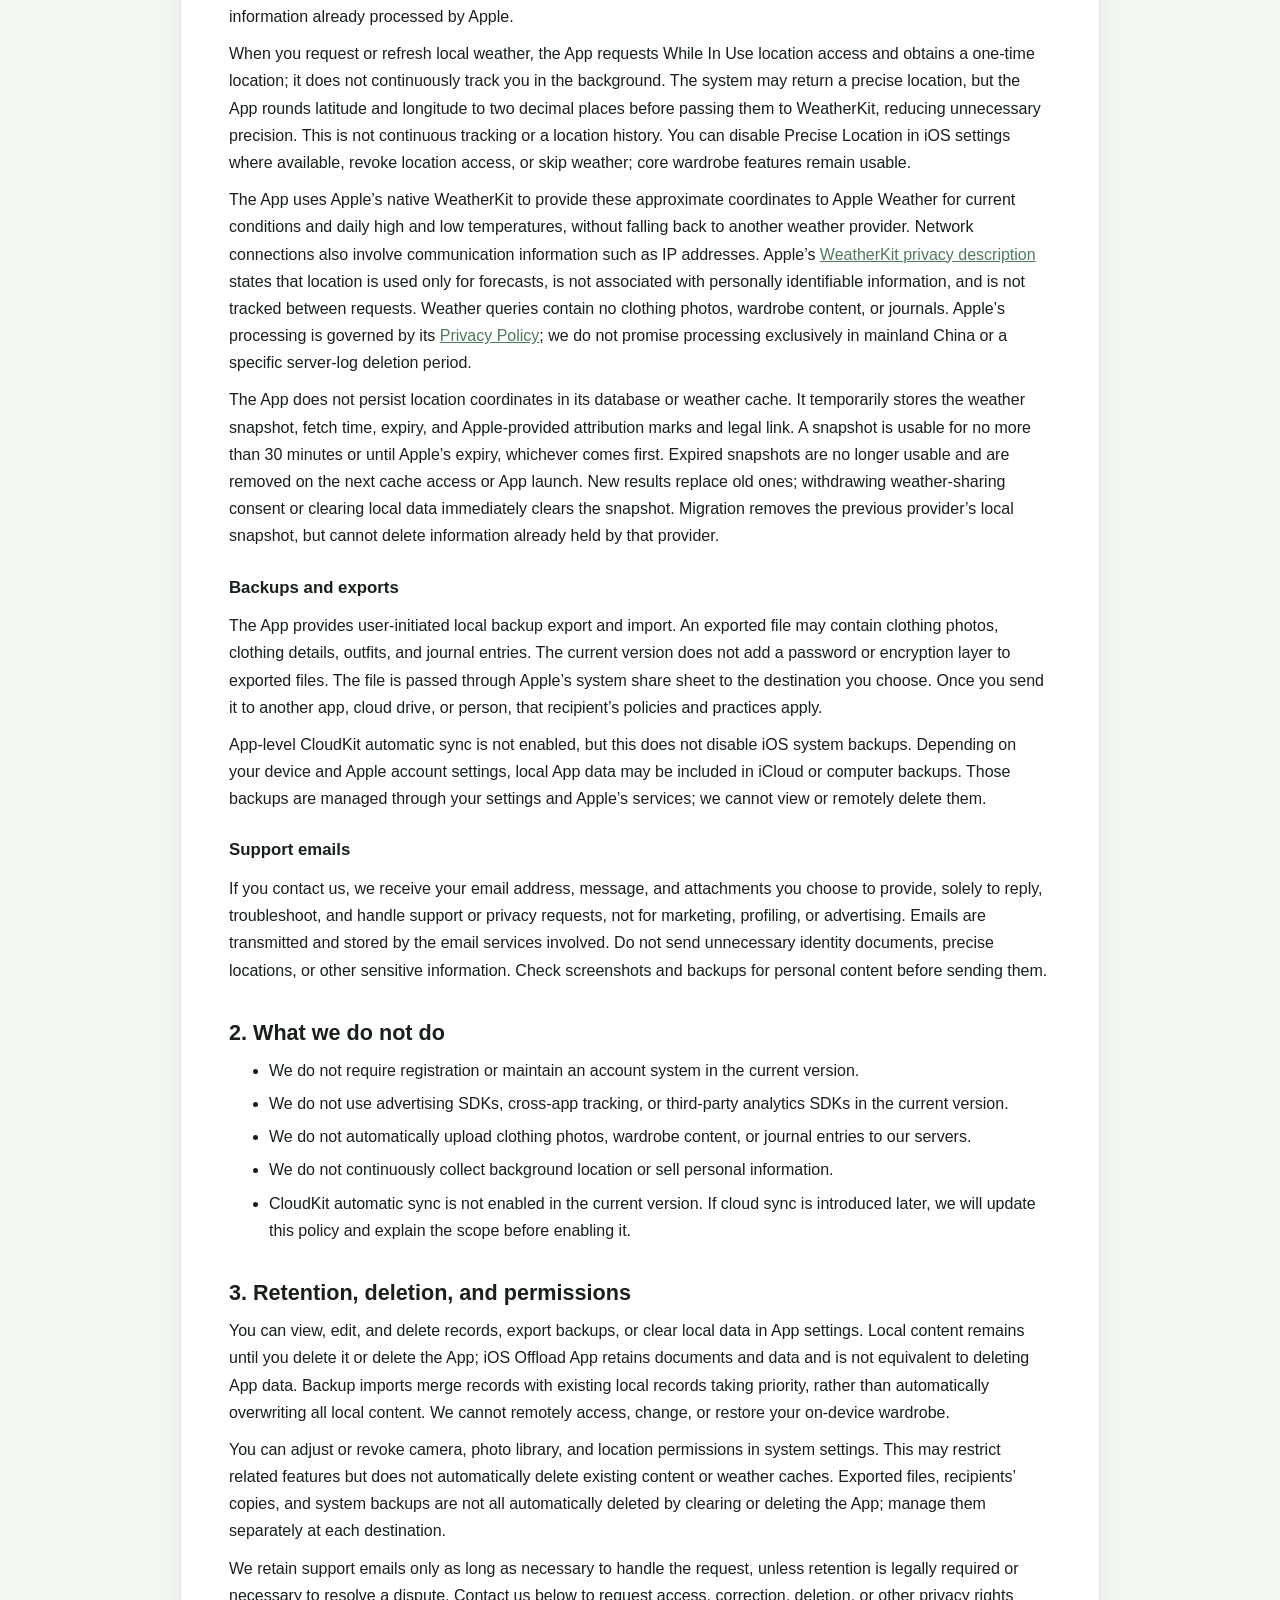
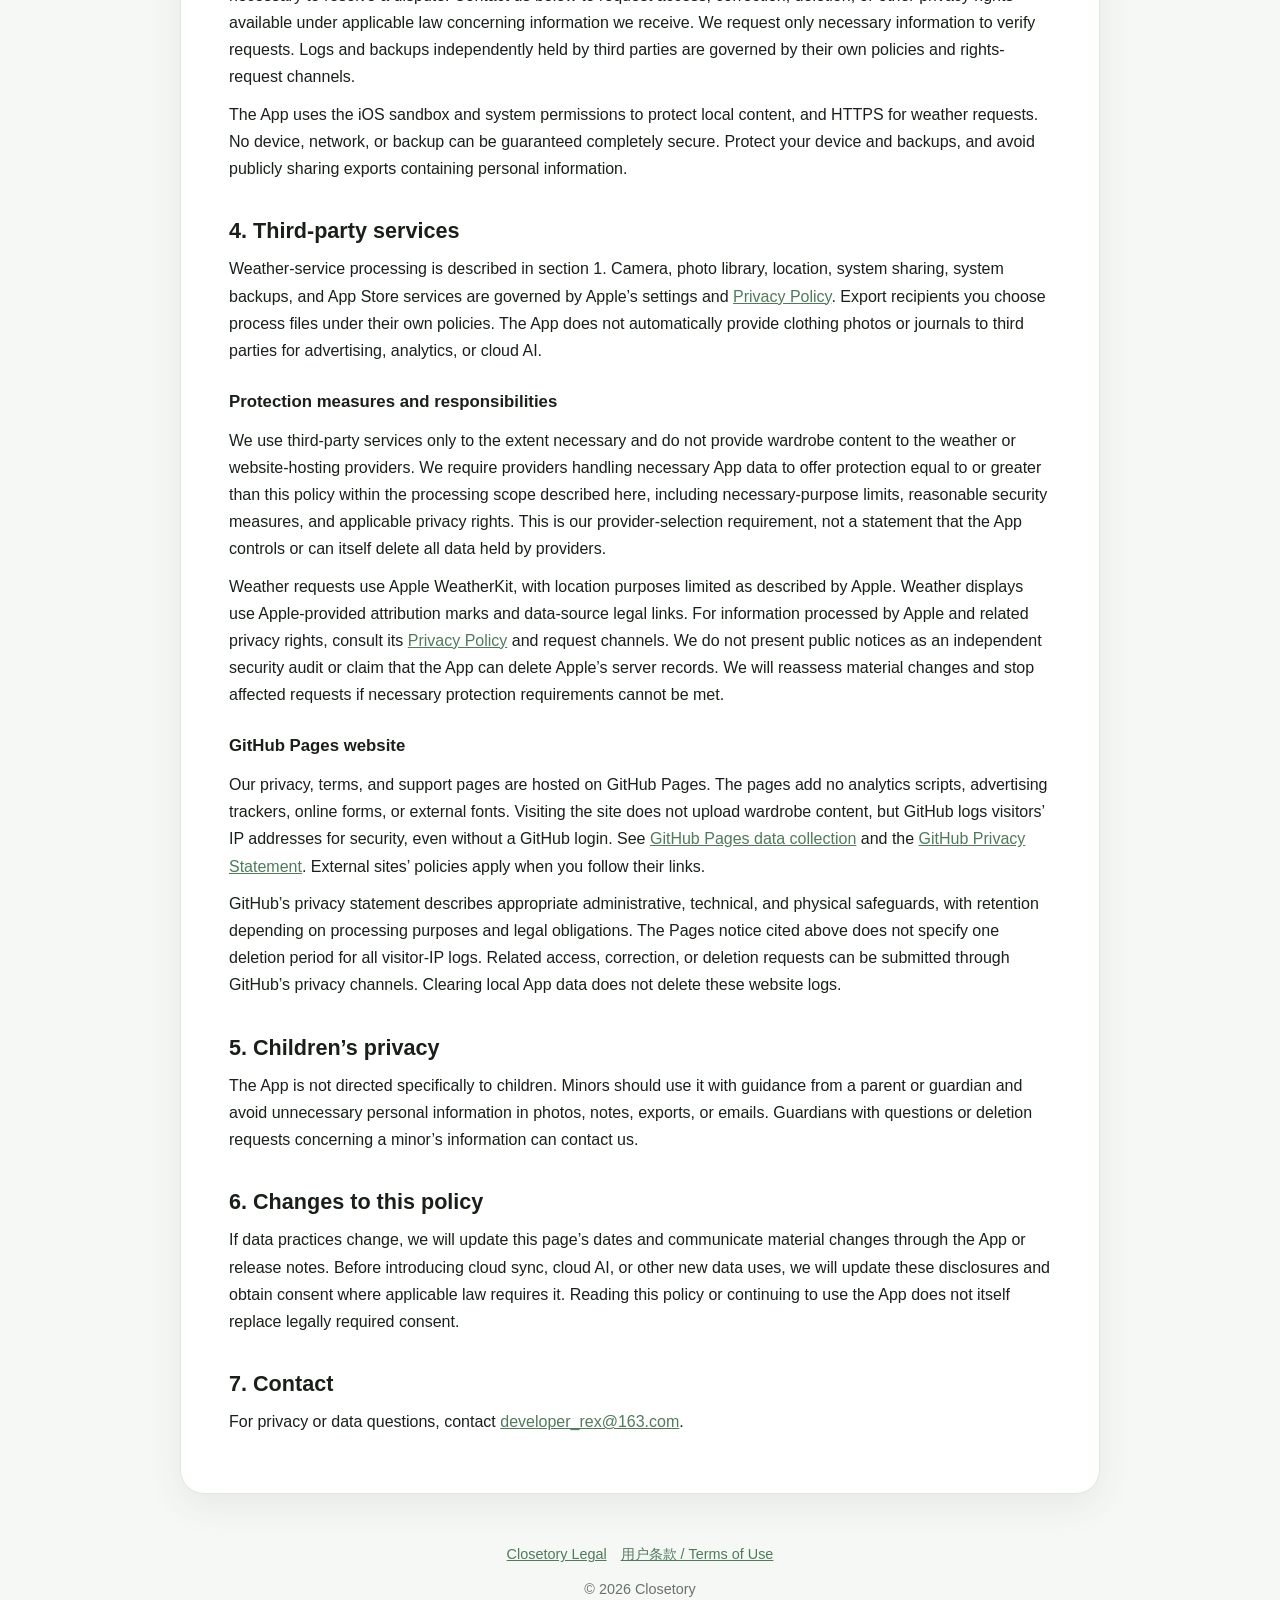
==== commit 459fe304: "Update Closetory location permission policy" ====
--- a/closetory/privacy-policy.html
+++ b/closetory/privacy-policy.html
@@ -26,7 +26,7 @@
       <section id="zh" lang="zh-Hans">
         <p class="eyebrow">Privacy</p>
         <h1>隐私政策</h1>
-        <p class="meta">生效日期：2026 年 10 月 7 日　·　最后更新：2026 年 10 月 7 日</p>
+        <p class="meta">生效日期：2026 年 10 月 7 日　·　最后更新：2026 年 10 月 25 日</p>
 
         <p>Closetory（以下简称“本 App”）由个人开发者 Shurui Chen（陈树锐，以下简称“我们”）提供。本隐私政策适用于本 App 及我们的隐私政策、用户条款和支持网站。核心衣橱功能无需注册账号，数据保存在设备本地；我们没有用于接收或存储你的衣橱内容的服务器。可选天气查询、你主动发送的支持邮件、分享导出和访问网站涉及的信息处理，分别说明如下。</p>
 
@@ -36,7 +36,8 @@
         <h3>相机和照片库</h3>
         <p>当你主动添加或更换衣物照片时，本 App 使用系统相机或照片选择界面，并按系统要求请求相应权限。选取的照片用于创建、编辑和展示衣物及搭配。裁剪、去背景和颜色建议在设备上处理，不发送给云端图像或 AI 服务。你主动分享、导出或启用系统备份时的处理方式见下文。</p>
         <h3>位置和天气</h3>
-        <p>天气功能是可选的。首次主动获取天气前，App 会说明 Apple Weather（WeatherKit）接收的位置及用途；只有你点击“同意并获取天气”后才开始请求位置权限和天气。也可在“设置 → 隐私与数据”中打开“天气位置使用”，阅读说明并点击“同意并开启天气”；仅开启该开关不会立即定位或请求天气，需你再主动获取天气。该同意记录只保存在设备上，不随天气请求发送。关闭“天气位置使用”即撤回天气共享同意，清除本地天气快照并停止后续请求；再次开启需重新同意。旧天气服务的同意记录不会授权新服务。撤回同意或清空本地数据不等于撤回 iOS 系统位置权限，也不能删除 Apple 已处理的信息。</p>
+        <p>天气功能是可选的。首次主动获取天气，或在“设置 → 隐私与数据”中开启“天气位置使用”时，App 会先说明 Apple Weather（WeatherKit）接收的位置及用途。说明页只有“继续”按钮；点击后，App 会继续向 iOS 请求位置权限（如果你尚未作出系统权限选择），由你在系统弹窗中决定是否允许。如果系统已经记录了你的选择，App 会遵守现有权限设置。只有在系统允许位置访问时，App 才会获取一次位置并请求天气；拒绝位置权限不会影响衣橱、搭配、日记、推荐和本地备份功能。通过设置入口点击“继续”同样会发起本次位置和天气请求，无需另外点击获取天气。</p>
+        <p>App 内的天气启用记录只保存在设备上，不随天气请求发送，也不代替 iOS 系统位置授权。关闭“天气位置使用”即撤回天气共享同意，清除本地天气快照并停止后续请求；再次开启会重新显示说明页。旧天气服务的同意记录不会授权新服务。撤回同意或清空本地数据不等于撤回 iOS 系统位置权限，也不能删除 Apple 已处理的信息。</p>
         <p>当你主动获取或刷新当地天气时，本 App 请求“使用 App 期间”的位置权限并进行一次定位，不在后台持续跟踪。系统可能返回较精确的位置，但 App 会先将经纬度四舍五入到小数点后两位，再交给 WeatherKit 查询天气，以减少不必要的位置精度；这不是持续定位或位置历史记录。你可以在 iOS 设置中关闭“精确位置”（如可用）、撤回位置权限或不使用天气功能；核心衣橱功能仍可使用。</p>
         <p>天气查询通过 Apple 原生 WeatherKit 向 Apple Weather 提供上述近似坐标，以获取当前天气和每日高低温，不会回退到其他天气服务。网络连接也涉及 IP 地址等通信信息。Apple 的<a href="https://developer.apple.com/weatherkit/" rel="noopener noreferrer">WeatherKit 隐私说明</a>表示，位置信息仅用于提供天气预报，不与个人身份信息关联，也不在不同请求之间跟踪。天气查询不包含衣物照片、衣橱或日记内容。Apple 的服务处理受其<a href="https://www.apple.com/legal/privacy/" rel="noopener noreferrer">隐私政策</a>约束；我们不承诺请求仅在中国大陆处理，也不承诺特定的服务端日志删除期限。</p>
         <p>本 App 不将定位经纬度持久保存到本地数据库或天气缓存中，只临时保存天气快照、获取时间、有效期及 Apple 提供的来源标识和法律链接。天气快照最多使用 30 分钟，或使用到 Apple 指定的有效期，以较早者为准；到期后不再作为可用缓存，并在下一次访问缓存或启动 App 时移除。新结果会替换旧结果，撤回天气共享同意或清空本地数据会立即清除快照。升级迁移时会移除旧天气服务的本地快照，但不能删除该服务已经持有的信息。</p>
@@ -85,7 +86,7 @@
       <section id="en" lang="en">
         <p class="eyebrow">Privacy</p>
         <h1>Privacy Policy</h1>
-        <p class="meta">Effective date: October 7, 2026　·　Last updated: October 7, 2026</p>
+        <p class="meta">Effective date: October 7, 2026　·　Last updated: October 25, 2026</p>
 
         <p>Closetory (the “App”) is provided by individual developer Shurui Chen (陈树锐, “we”, “us”, or “our”). This policy covers the App and our privacy, terms, and support website. Core wardrobe features require no account and store content on your device; we do not operate a server that receives or stores your wardrobe content. Optional weather requests, support emails you send, sharing and exports, and website visits are described separately below.</p>
 
@@ -95,7 +96,8 @@
         <h3>Camera and photo library</h3>
         <p>When you add or replace a clothing photo, the App uses the system camera or photo selection interface and requests permissions as required by the system. Selected photos are used to create, edit, and display clothing and outfits. Cropping, background removal, and color suggestions run on your device, not a cloud image or AI service. User-initiated sharing, exports, and system backups are described below.</p>
         <h3>Location and weather</h3>
-        <p>Weather is optional. Before your first user-initiated weather request, the App explains the location received by Apple Weather through WeatherKit and its purpose. Location permission and weather requests begin only after you select “Allow and get weather.” You can also turn on “Weather location use” in Settings → Privacy &amp; Data, read the disclosure, and select “Allow and enable weather.” Enabling this switch alone does not locate you or request weather; you must then actively request weather. The consent record stays on your device and is not sent with requests. Turning off “Weather location use” withdraws weather-sharing consent, clears the local snapshot, and stops subsequent requests; enabling it again requires renewed consent. Consent for the previous provider does not authorize the new service. Withdrawal or clearing local data does not revoke iOS location permission or delete information already processed by Apple.</p>
+        <p>Weather is optional. When you first request weather, or turn on “Weather location use” in Settings → Privacy &amp; Data, the App first explains the location received by Apple Weather through WeatherKit and its purpose. The explanation has a single “Continue” button. Selecting it proceeds to the iOS location permission request if you have not already made a system permission choice; you decide whether to allow access in the system alert. If the system already has your choice, the App respects the existing permission setting. The App obtains a one-time location and requests weather only when system location access is allowed. Denying location access does not affect wardrobe, outfit, journal, recommendation, or local backup features. Selecting “Continue” through the Settings entry point also starts this location and weather request; no separate weather action is required.</p>
+        <p>The App’s weather opt-in record stays on your device, is not sent with requests, and does not replace iOS location authorization. Turning off “Weather location use” withdraws weather-sharing consent, clears the local snapshot, and stops subsequent requests. Enabling it again shows the explanation again. Consent for the previous provider does not authorize the new service. Withdrawal or clearing local data does not revoke iOS location permission or delete information already processed by Apple.</p>
         <p>When you request or refresh local weather, the App requests While In Use location access and obtains a one-time location; it does not continuously track you in the background. The system may return a precise location, but the App rounds latitude and longitude to two decimal places before passing them to WeatherKit, reducing unnecessary precision. This is not continuous tracking or a location history. You can disable Precise Location in iOS settings where available, revoke location access, or skip weather; core wardrobe features remain usable.</p>
         <p>The App uses Apple’s native WeatherKit to provide these approximate coordinates to Apple Weather for current conditions and daily high and low temperatures, without falling back to another weather provider. Network connections also involve communication information such as IP addresses. Apple’s <a href="https://developer.apple.com/weatherkit/" rel="noopener noreferrer">WeatherKit privacy description</a> states that location is used only for forecasts, is not associated with personally identifiable information, and is not tracked between requests. Weather queries contain no clothing photos, wardrobe content, or journals. Apple’s processing is governed by its <a href="https://www.apple.com/legal/privacy/" rel="noopener noreferrer">Privacy Policy</a>; we do not promise processing exclusively in mainland China or a specific server-log deletion period.</p>
         <p>The App does not persist location coordinates in its database or weather cache. It temporarily stores the weather snapshot, fetch time, expiry, and Apple-provided attribution marks and legal link. A snapshot is usable for no more than 30 minutes or until Apple’s expiry, whichever comes first. Expired snapshots are no longer usable and are removed on the next cache access or App launch. New results replace old ones; withdrawing weather-sharing consent or clearing local data immediately clears the snapshot. Migration removes the previous provider’s local snapshot, but cannot delete information already held by that provider.</p>
